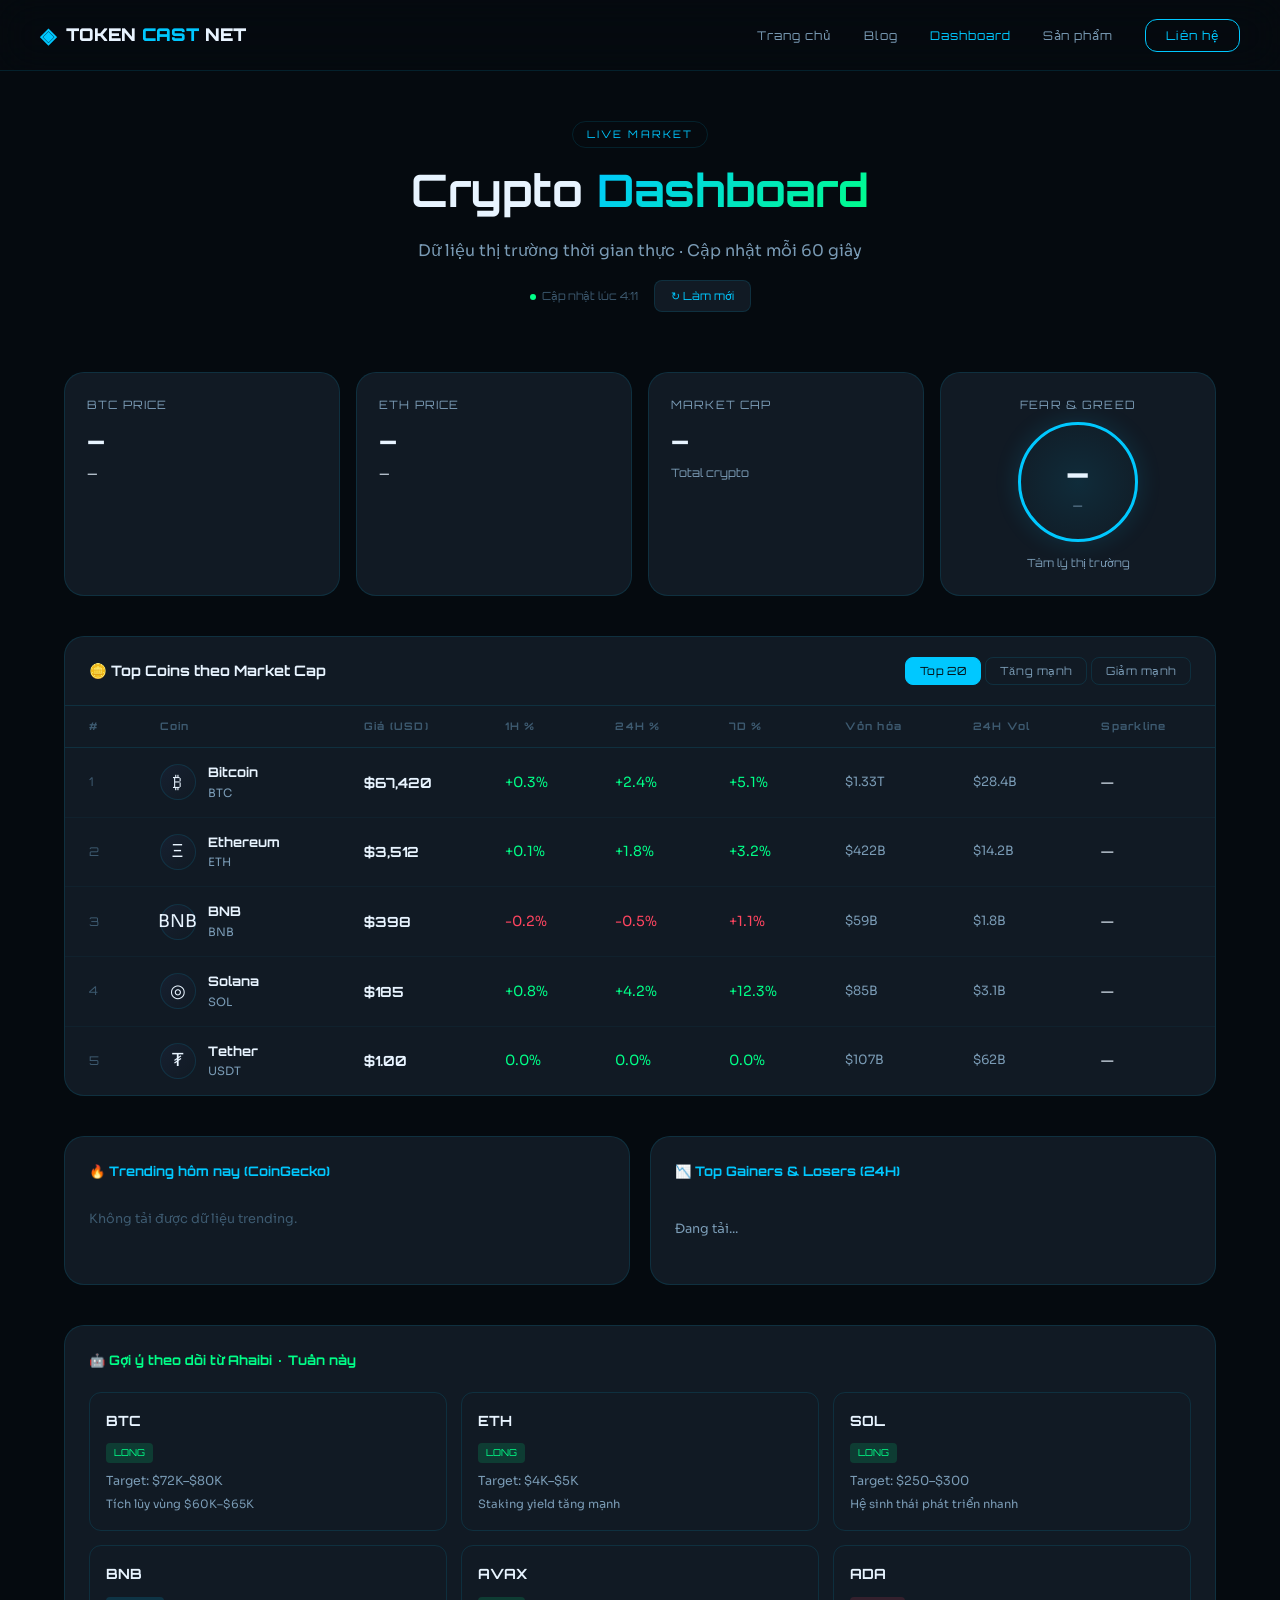
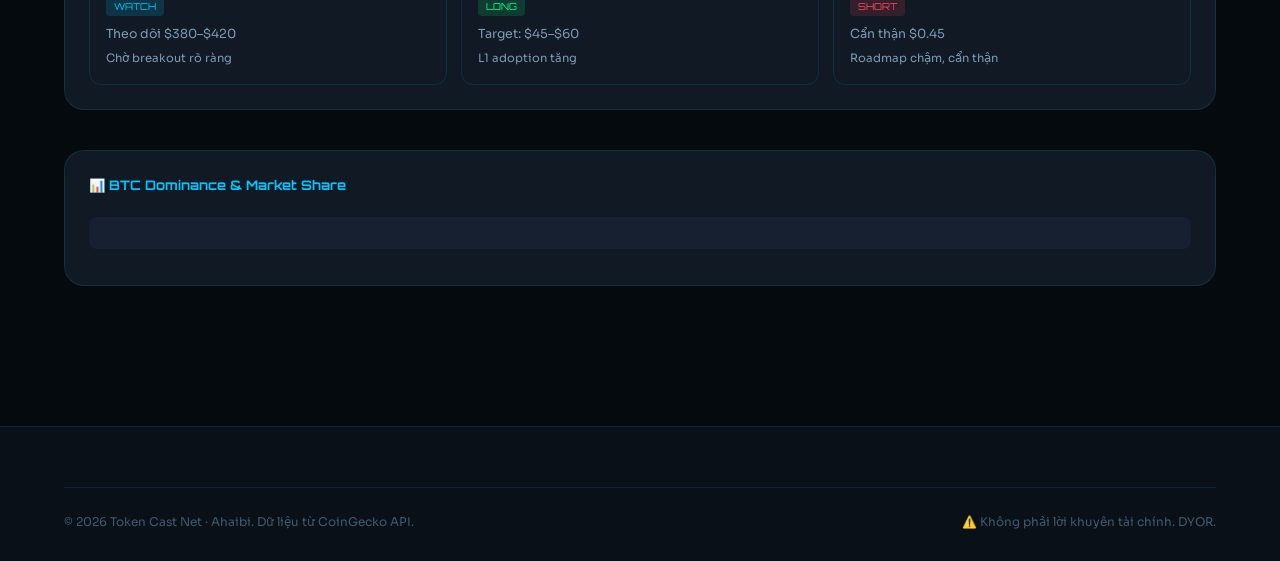
==== dashboard.html @ 02ba8474 "Add files via upload" ====
<!DOCTYPE html>
<html lang="vi">
<head>
  <meta charset="UTF-8" />
  <meta name="viewport" content="width=device-width, initial-scale=1.0" />
  <title>Dashboard – TOKEN CAST NET</title>
  <link rel="icon" href="data:image/svg+xml,<svg xmlns='http://www.w3.org/2000/svg' viewBox='0 0 100 100'><text y='.9em' font-size='90'>📊</text></svg>" />
  <link href="https://fonts.googleapis.com/css2?family=Orbitron:wght@400;700;900&family=Sora:wght@300;400;600&display=swap" rel="stylesheet" />
  <link rel="stylesheet" href="style.css" />
  <style>
    .fear-gauge { text-align:center; }
    .gauge-circle {
      width: 120px; height: 120px; border-radius: 50%;
      margin: 0 auto 12px;
      border: 3px solid var(--accent);
      display: flex; flex-direction: column;
      align-items: center; justify-content: center;
      background: radial-gradient(circle, rgba(0,200,255,0.1), transparent);
      box-shadow: var(--glow);
    }
    .gauge-num { font-family:var(--font-head); font-size:1.8rem; font-weight:900; }
    .gauge-label { font-size:0.65rem; color:var(--text2); letter-spacing:0.1em; }
    .gauge-title { font-family:var(--font-head); font-size:0.7rem; color:var(--text2); }
    .refresh-btn {
      background: var(--surface); border: 1px solid var(--border);
      color: var(--accent); padding: 8px 16px; border-radius: 8px;
      cursor: pointer; font-family: var(--font-head); font-size: 0.7rem;
      transition: var(--transition); display: flex; align-items: center; gap: 6px;
    }
    .refresh-btn:hover { border-color: var(--accent); background: rgba(0,200,255,0.05); }
    .last-update { font-size: 0.7rem; color: var(--text3); font-family: var(--font-head); }
    .status-dot { width: 6px; height: 6px; border-radius: 50%; background: var(--up); display: inline-block; animation: blink 1.5s ease-in-out infinite; margin-right: 6px; }
  </style>
</head>
<body>
  <nav class="navbar" id="navbar">
    <div class="nav-inner">
      <a class="logo" href="index.html">
        <span class="logo-icon">◈</span>
        <span>TOKEN<span class="accent"> CAST</span> NET</span>
      </a>
      <ul class="nav-links" id="navLinks">
        <li><a href="index.html">Trang chủ</a></li>
        <li><a href="blog.html">Blog</a></li>
        <li><a href="dashboard.html" class="active">Dashboard</a></li>
        <li><a href="index.html#products">Sản phẩm</a></li>
        <li><a href="index.html#contact" class="btn-nav">Liên hệ</a></li>
      </ul>
      <button class="hamburger" id="hamburger"><span></span><span></span><span></span></button>
    </div>
  </nav>

  <div class="page-header">
    <div class="container">
      <div class="section-tag">LIVE MARKET</div>
      <h1 class="section-title">Crypto <span class="gradient-text">Dashboard</span></h1>
      <p>Dữ liệu thị trường thời gian thực · Cập nhật mỗi 60 giây</p>
      <div style="display:flex;align-items:center;justify-content:center;gap:16px;margin-top:16px;">
        <span class="last-update"><span class="status-dot"></span><span id="lastUpdate">Đang tải...</span></span>
        <button class="refresh-btn" onclick="fetchAll()">↻ Làm mới</button>
      </div>
    </div>
  </div>

  <div style="padding-bottom:100px;">
    <div class="container">

      <!-- OVERVIEW CARDS -->
      <div class="market-overview" id="overviewCards">
        <div class="overview-card">
          <div class="ov-label">BTC PRICE</div>
          <div class="ov-value" id="ov-btc">—</div>
          <div class="ov-change" id="ov-btc-ch">—</div>
        </div>
        <div class="overview-card">
          <div class="ov-label">ETH PRICE</div>
          <div class="ov-value" id="ov-eth">—</div>
          <div class="ov-change" id="ov-eth-ch">—</div>
        </div>
        <div class="overview-card">
          <div class="ov-label">MARKET CAP</div>
          <div class="ov-value" id="ov-mcap">—</div>
          <div class="ov-change" id="ov-mcap-ch" style="font-size:0.72rem;color:var(--text2);">Total crypto</div>
        </div>
        <div class="overview-card fear-gauge">
          <div class="ov-label" style="text-align:center;">FEAR & GREED</div>
          <div class="gauge-circle">
            <span class="gauge-num" id="fg-num">—</span>
            <span class="gauge-label" id="fg-label">—</span>
          </div>
          <div class="gauge-title">Tâm lý thị trường</div>
        </div>
      </div>

      <!-- MAIN TABLE -->
      <div class="crypto-table-wrap">
        <div class="table-header">
          <h3>🪙 Top Coins theo Market Cap</h3>
          <div class="table-tabs">
            <button class="tab-btn active" onclick="setTableTab('top',this)">Top 20</button>
            <button class="tab-btn" onclick="setTableTab('gainers',this)">Tăng mạnh</button>
            <button class="tab-btn" onclick="setTableTab('losers',this)">Giảm mạnh</button>
          </div>
        </div>
        <div style="overflow-x:auto;">
          <table class="crypto-table">
            <thead>
              <tr>
                <th>#</th>
                <th>Coin</th>
                <th>Giá (USD)</th>
                <th>1H %</th>
                <th>24H %</th>
                <th>7D %</th>
                <th>Vốn hóa</th>
                <th>24H Vol</th>
                <th>Sparkline</th>
              </tr>
            </thead>
            <tbody id="cryptoTableBody">
              <tr><td colspan="9" style="text-align:center;padding:40px;color:var(--text2);">
                <span class="loading-spinner"></span> Đang tải dữ liệu...
              </td></tr>
            </tbody>
          </table>
        </div>
      </div>

      <!-- TRENDING + SIGNALS -->
      <div class="trending-section">
        <div class="trend-card">
          <h4>🔥 Trending hôm nay (CoinGecko)</h4>
          <div id="trendingList">
            <div style="color:var(--text2);font-size:0.8rem;padding:20px 0;">Đang tải...</div>
          </div>
        </div>
        <div class="trend-card">
          <h4>📉 Top Gainers & Losers (24H)</h4>
          <div id="gainersList">
            <div style="color:var(--text2);font-size:0.8rem;padding:20px 0;">Đang tải...</div>
          </div>
        </div>
      </div>

      <!-- AI SIGNALS -->
      <div class="signal-card">
        <h4>🤖 Gợi ý theo dõi từ Ahaibi · Tuần này</h4>
        <div class="signals-grid" id="signalsGrid">
          <!-- static signals -->
        </div>
      </div>

      <!-- DOMINANCE -->
      <div style="background:var(--surface);border:1px solid var(--border);border-radius:var(--radius-lg);padding:24px;margin-bottom:40px;">
        <h4 style="font-family:var(--font-head);font-size:0.82rem;color:var(--accent);margin-bottom:20px;">📊 BTC Dominance & Market Share</h4>
        <div id="dominanceBar" style="background:var(--surface2);border-radius:8px;height:32px;overflow:hidden;display:flex;">
          <!-- filled by JS -->
        </div>
        <div id="dominanceLegend" style="display:flex;flex-wrap:wrap;gap:16px;margin-top:12px;font-size:0.75rem;"></div>
      </div>

    </div>
  </div>

  <footer class="footer">
    <div class="container">
      <div class="footer-bottom">
        <span>© 2026 Token Cast Net · Ahaibi. Dữ liệu từ CoinGecko API.</span>
        <span>⚠️ Không phải lời khuyên tài chính. DYOR.</span>
      </div>
    </div>
  </footer>

  <script src="main.js"></script>
  <script>
  // ── COIN ICONS MAP ──
  const icons = {
    bitcoin:"₿",ethereum:"Ξ",tether:"₮","binancecoin":"BNB",solana:"◎",
    "usd-coin":"$","staked-ether":"Ξ","ripple":"✕","the-open-network":"⬡",
    cardano:"₳",avalanche:"▲",dogecoin:"Ð","shiba-inu":"🐕","tron":"♦",
    "polkadot":"●","chainlink":"⬡","bitcoin-cash":"₿","near":"Ⓝ","litecoin":"Ł","uniswap":"🦄",
  };

  const colors = ["#00C8FF","#00FF88","#FF6B35","#B57BFF","#FFCC00","#FF4560","#00E5CC","#FFA07A","#7FBA00","#00BFFF"];

  let allCoins = [];
  let currentTab = "top";

  function fmt(n) {
    if (!n && n !== 0) return "—";
    if (n >= 1e12) return "$" + (n/1e12).toFixed(2) + "T";
    if (n >= 1e9)  return "$" + (n/1e9).toFixed(2) + "B";
    if (n >= 1e6)  return "$" + (n/1e6).toFixed(2) + "M";
    return "$" + n.toLocaleString();
  }
  function fmtPrice(n) {
    if (!n && n !== 0) return "—";
    if (n >= 1000) return "$" + n.toLocaleString(undefined,{maximumFractionDigits:0});
    if (n >= 1)    return "$" + n.toFixed(2);
    if (n >= 0.01) return "$" + n.toFixed(4);
    return "$" + n.toFixed(6);
  }
  function pctHtml(v) {
    if (v == null) return "<span style='color:var(--text3)'>—</span>";
    const cls = v >= 0 ? "up" : "down";
    const sign = v >= 0 ? "+" : "";
    return `<span class="${cls}">${sign}${v.toFixed(2)}%</span>`;
  }

  function sparkHtml(sparkline) {
    if (!sparkline || !sparkline.price || sparkline.price.length < 2) {
      return "<span style='color:var(--text3);font-size:0.7rem'>—</span>";
    }
    const data = sparkline.price.slice(-14);
    const mn = Math.min(...data), mx = Math.max(...data);
    const range = mx - mn || 1;
    const last2 = data.slice(-2);
    const isUp = last2[1] >= last2[0];
    const col = isUp ? "var(--up)" : "var(--down)";
    const bars = data.map(v => {
      const h = Math.max(4, Math.round(((v - mn) / range) * 24) + 4);
      return `<div class="spark-bar" style="height:${h}px;background:${col}"></div>`;
    }).join("");
    return `<div class="mini-spark">${bars}</div>`;
  }

  function renderTable(tab) {
    const body = document.getElementById("cryptoTableBody");
    let data = [...allCoins];
    if (tab === "gainers") data.sort((a,b) => (b.price_change_percentage_24h||0) - (a.price_change_percentage_24h||0));
    else if (tab === "losers") data.sort((a,b) => (a.price_change_percentage_24h||0) - (b.price_change_percentage_24h||0));
    const rows = data.slice(0, 20).map((c, i) => `
      <tr>
        <td style="color:var(--text3);font-family:var(--font-head);font-size:0.75rem;">${tab==="top"?c.market_cap_rank||i+1:i+1}</td>
        <td>
          <div class="coin-cell">
            <div class="coin-icon">${icons[c.id] || c.symbol.charAt(0).toUpperCase()}</div>
            <div>
              <div class="coin-name">${c.name}</div>
              <div class="coin-symbol">${c.symbol.toUpperCase()}</div>
            </div>
          </div>
        </td>
        <td style="font-family:var(--font-head);font-weight:700;">${fmtPrice(c.current_price)}</td>
        <td>${pctHtml(c.price_change_percentage_1h_in_currency)}</td>
        <td>${pctHtml(c.price_change_percentage_24h)}</td>
        <td>${pctHtml(c.price_change_percentage_7d_in_currency)}</td>
        <td style="color:var(--text2);font-size:0.8rem;">${fmt(c.market_cap)}</td>
        <td style="color:var(--text2);font-size:0.8rem;">${fmt(c.total_volume)}</td>
        <td>${sparkHtml(c.sparkline_in_7d)}</td>
      </tr>
    `).join("");
    body.innerHTML = rows || `<tr><td colspan="9" style="text-align:center;padding:40px;color:var(--text2);">Không có dữ liệu</td></tr>`;
  }

  window.setTableTab = function(tab, btn) {
    currentTab = tab;
    document.querySelectorAll(".tab-btn").forEach(b => b.classList.remove("active"));
    btn.classList.add("active");
    renderTable(tab);
  };

  async function fetchCoins() {
    try {
      const res = await fetch("https://api.coingecko.com/api/v3/coins/markets?vs_currency=usd&order=market_cap_desc&per_page=50&page=1&sparkline=true&price_change_percentage=1h,24h,7d");
      if (!res.ok) throw new Error("API error");
      const data = await res.json();
      allCoins = data;
      renderTable(currentTab);

      // overview cards
      const btc = data.find(c=>c.id==="bitcoin");
      const eth = data.find(c=>c.id==="ethereum");
      if (btc) {
        document.getElementById("ov-btc").textContent = fmtPrice(btc.current_price);
        const el = document.getElementById("ov-btc-ch");
        const pct = btc.price_change_percentage_24h;
        el.innerHTML = pctHtml(pct);
      }
      if (eth) {
        document.getElementById("ov-eth").textContent = fmtPrice(eth.current_price);
        document.getElementById("ov-eth-ch").innerHTML = pctHtml(eth.price_change_percentage_24h);
      }

      // market cap total (sum top 20)
      const totalMcap = data.slice(0,20).reduce((s,c)=>s+(c.market_cap||0),0);
      document.getElementById("ov-mcap").textContent = fmt(totalMcap);

      // dominance bar
      const top10 = data.slice(0,10);
      const totalTop = top10.reduce((s,c)=>s+(c.market_cap||0),0);
      const domBar = document.getElementById("dominanceBar");
      const domLeg = document.getElementById("dominanceLegend");
      domBar.innerHTML = top10.map((c,i) => {
        const pct = ((c.market_cap/totalTop)*100).toFixed(1);
        return `<div title="${c.name}: ${pct}%" style="width:${pct}%;background:${colors[i]};opacity:0.85;"></div>`;
      }).join("");
      domLeg.innerHTML = top10.map((c,i) => {
        const pct = ((c.market_cap/totalTop)*100).toFixed(1);
        return `<span><span style="display:inline-block;width:10px;height:10px;border-radius:2px;background:${colors[i]};margin-right:4px;"></span>${c.symbol.toUpperCase()} ${pct}%</span>`;
      }).join("");

    } catch(e) {
      document.getElementById("cryptoTableBody").innerHTML = `
        <tr><td colspan="9" style="text-align:center;padding:40px;color:var(--text2);">
          ⚠️ Không thể tải dữ liệu. CoinGecko API có thể đang giới hạn. Vui lòng thử lại.
        </td></tr>`;
      // fallback static data
      loadFallback();
    }
  }

  async function fetchTrending() {
    try {
      const res = await fetch("https://api.coingecko.com/api/v3/search/trending");
      if (!res.ok) throw new Error();
      const data = await res.json();
      const coins = data.coins.slice(0,7);
      document.getElementById("trendingList").innerHTML = coins.map((c,i) => `
        <div class="trend-item">
          <span class="trend-rank">${i+1}</span>
          <span class="trend-name">${c.item.name} <span style="color:var(--text3);font-size:0.72rem;">${c.item.symbol}</span></span>
          <span class="trend-pct up">🔥 Trending</span>
        </div>
      `).join("");
    } catch {
      document.getElementById("trendingList").innerHTML = `<div style="color:var(--text3);font-size:0.8rem;padding:10px 0;">Không tải được dữ liệu trending.</div>`;
    }
  }

  async function fetchFearGreed() {
    try {
      const res = await fetch("https://api.alternative.me/fng/?limit=1");
      const data = await res.json();
      const val = parseInt(data.data[0].value);
      const label = data.data[0].value_classification;
      const el = document.getElementById("fg-num");
      const elLabel = document.getElementById("fg-label");
      el.textContent = val;
      elLabel.textContent = label.toUpperCase();
      // color based on value
      const col = val < 25 ? "var(--down)" : val < 50 ? "#FFA500" : val < 75 ? "var(--up)" : "#00FF88";
      document.querySelector(".gauge-circle").style.borderColor = col;
      el.style.color = col;
    } catch { /* silent */ }
  }

  function loadFallback() {
    const fallback = [
      {rank:1,icon:"₿",name:"Bitcoin",sym:"BTC",price:"$67,420",h1:"+0.3%",h24:"+2.4%",h7:"+5.1%",cap:"$1.33T",vol:"$28.4B",up:true},
      {rank:2,icon:"Ξ",name:"Ethereum",sym:"ETH",price:"$3,512",h1:"+0.1%",h24:"+1.8%",h7:"+3.2%",cap:"$422B",vol:"$14.2B",up:true},
      {rank:3,icon:"BNB",name:"BNB",sym:"BNB",price:"$398",h1:"-0.2%",h24:"-0.5%",h7:"+1.1%",cap:"$59B",vol:"$1.8B",up:false},
      {rank:4,icon:"◎",name:"Solana",sym:"SOL",price:"$185",h1:"+0.8%",h24:"+4.2%",h7:"+12.3%",cap:"$85B",vol:"$3.1B",up:true},
      {rank:5,icon:"₮",name:"Tether",sym:"USDT",price:"$1.00",h1:"0.0%",h24:"0.0%",h7:"0.0%",cap:"$107B",vol:"$62B",up:true},
    ];
    const body = document.getElementById("cryptoTableBody");
    body.innerHTML = fallback.map(c => `
      <tr>
        <td style="color:var(--text3);font-family:var(--font-head);font-size:0.75rem;">${c.rank}</td>
        <td><div class="coin-cell"><div class="coin-icon">${c.icon}</div><div><div class="coin-name">${c.name}</div><div class="coin-symbol">${c.sym}</div></div></div></td>
        <td style="font-family:var(--font-head);font-weight:700;">${c.price}</td>
        <td><span class="${c.up?'up':'down'}">${c.h1}</span></td>
        <td><span class="${c.up?'up':'down'}">${c.h24}</span></td>
        <td><span class="${c.up?'up':'down'}">${c.h7}</span></td>
        <td style="color:var(--text2);font-size:0.8rem;">${c.cap}</td>
        <td style="color:var(--text2);font-size:0.8rem;">${c.vol}</td>
        <td>—</td>
      </tr>
    `).join("");
  }

  function renderSignals() {
    const signals = [
      { coin:"BTC", type:"LONG", target:"Target: $72K–$80K", note:"Tích lũy vùng $60K–$65K" },
      { coin:"ETH", type:"LONG", target:"Target: $4K–$5K", note:"Staking yield tăng mạnh" },
      { coin:"SOL", type:"LONG", target:"Target: $250–$300", note:"Hệ sinh thái phát triển nhanh" },
      { coin:"BNB", type:"WATCH", target:"Theo dõi $380–$420", note:"Chờ breakout rõ ràng" },
      { coin:"AVAX", type:"LONG", target:"Target: $45–$60", note:"L1 adoption tăng" },
      { coin:"ADA", type:"SHORT", target:"Cẩn thận $0.45", note:"Roadmap chậm, cẩn thận" },
    ];
    document.getElementById("signalsGrid").innerHTML = signals.map(s => `
      <div class="signal-item">
        <div class="signal-coin">${s.coin}</div>
        <span class="signal-type ${s.type.toLowerCase()}">${s.type}</span>
        <div class="signal-target">${s.target}</div>
        <div style="font-size:0.72rem;color:var(--text2);margin-top:4px;">${s.note}</div>
      </div>
    `).join("");
  }

  // Gainers from allCoins
  function renderGainers() {
    if (!allCoins.length) return;
    const sorted = [...allCoins].sort((a,b)=>(b.price_change_percentage_24h||0)-(a.price_change_percentage_24h||0));
    const top3 = sorted.slice(0,3);
    const bot3 = sorted.slice(-3).reverse();
    const combined = [...top3,...bot3];
    document.getElementById("gainersList").innerHTML = combined.map((c,i) => {
      const pct = c.price_change_percentage_24h||0;
      return `
        <div class="trend-item">
          <span class="trend-rank">${i+1}</span>
          <span class="trend-name">${c.name} <span style="color:var(--text3);font-size:0.72rem;">${c.symbol.toUpperCase()}</span></span>
          <span class="trend-pct ${pct>=0?'up':'down'}">${pct>=0?'+':''}${pct.toFixed(2)}%</span>
        </div>`;
    }).join("");
  }

  async function fetchAll() {
    document.getElementById("lastUpdate").textContent = "Đang cập nhật...";
    await fetchCoins();
    await fetchTrending();
    await fetchFearGreed();
    renderGainers();
    renderSignals();
    const now = new Date();
    document.getElementById("lastUpdate").textContent =
      `Cập nhật lúc ${now.getHours()}:${String(now.getMinutes()).padStart(2,'0')}`;
  }

  // Initial load
  fetchAll();
  // Auto-refresh every 60s
  setInterval(fetchAll, 60000);
  </script>
</body>
</html>
---- style.css ----
/* ===========================
   TOKEN CAST NET – STYLE.CSS
   Metaverse Dark Theme
=========================== */

*, *::before, *::after { box-sizing: border-box; margin: 0; padding: 0; }

:root {
  --bg:        #050A0F;
  --bg2:       #0A1018;
  --bg3:       #0D1520;
  --surface:   #111A24;
  --surface2:  #162030;
  --border:    rgba(0,200,255,0.12);
  --accent:    #00C8FF;
  --accent2:   #00FF88;
  --accent3:   #FF6B35;
  --text:      #E8F4FF;
  --text2:     #7A9BB5;
  --text3:     #3D5A70;
  --up:        #00FF88;
  --down:      #FF4560;
  --font-head: 'Orbitron', monospace;
  --font-body: 'Sora', sans-serif;
  --radius:    12px;
  --radius-lg: 20px;
  --glow:      0 0 24px rgba(0,200,255,0.15);
  --glow-lg:   0 0 60px rgba(0,200,255,0.2);
  --transition: 0.3s cubic-bezier(0.4,0,0.2,1);
}

html { scroll-behavior: smooth; }

body {
  font-family: var(--font-body);
  background: var(--bg);
  color: var(--text);
  line-height: 1.65;
  overflow-x: hidden;
}

a { color: inherit; text-decoration: none; }
img { max-width: 100%; display: block; }

/* ── SCROLLBAR ── */
::-webkit-scrollbar { width: 6px; }
::-webkit-scrollbar-track { background: var(--bg2); }
::-webkit-scrollbar-thumb { background: var(--accent); border-radius: 3px; }

/* ── UTILITIES ── */
.container { max-width: 1200px; margin: 0 auto; padding: 0 24px; }
.gradient-text {
  background: linear-gradient(135deg, var(--accent), var(--accent2));
  -webkit-background-clip: text; -webkit-text-fill-color: transparent;
  background-clip: text;
}
.accent { color: var(--accent); }
.up   { color: var(--up); }
.down { color: var(--down); }
.section { padding: 100px 0; }
.section-tag {
  display: inline-block;
  font-family: var(--font-head);
  font-size: 0.65rem;
  letter-spacing: 0.2em;
  color: var(--accent);
  border: 1px solid var(--border);
  padding: 4px 14px;
  border-radius: 100px;
  margin-bottom: 16px;
}
.section-title {
  font-family: var(--font-head);
  font-size: clamp(1.8rem, 4vw, 2.8rem);
  font-weight: 700;
  line-height: 1.2;
  margin-bottom: 20px;
}
.section-header {
  display: flex; justify-content: space-between; align-items: flex-end;
  margin-bottom: 48px; flex-wrap: wrap; gap: 16px;
}

/* ── BUTTONS ── */
.btn-primary {
  display: inline-flex; align-items: center; gap: 8px;
  background: linear-gradient(135deg, var(--accent), #0088CC);
  color: var(--bg); font-weight: 700; padding: 14px 28px;
  border-radius: var(--radius); font-family: var(--font-head);
  font-size: 0.8rem; letter-spacing: 0.05em;
  transition: var(--transition); border: none; cursor: pointer;
  box-shadow: 0 0 20px rgba(0,200,255,0.3);
}
.btn-primary:hover { transform: translateY(-2px); box-shadow: 0 0 40px rgba(0,200,255,0.5); }
.btn-primary.small { padding: 10px 20px; font-size: 0.75rem; }

.btn-ghost {
  display: inline-flex; align-items: center; gap: 8px;
  border: 1px solid var(--border); color: var(--text);
  padding: 14px 28px; border-radius: var(--radius);
  font-family: var(--font-head); font-size: 0.8rem;
  letter-spacing: 0.05em; transition: var(--transition);
}
.btn-ghost:hover { border-color: var(--accent); color: var(--accent); background: rgba(0,200,255,0.05); }

.btn-nav {
  border: 1px solid var(--accent); color: var(--accent) !important;
  padding: 8px 20px; border-radius: var(--radius);
  font-family: var(--font-head); font-size: 0.75rem;
  letter-spacing: 0.05em; transition: var(--transition);
}
.btn-nav:hover { background: var(--accent); color: var(--bg) !important; }

/* ── NAVBAR ── */
.navbar {
  position: fixed; top: 0; left: 0; right: 0; z-index: 1000;
  padding: 0 24px;
  background: rgba(5,10,15,0.8);
  backdrop-filter: blur(20px);
  border-bottom: 1px solid var(--border);
  transition: var(--transition);
}
.nav-inner {
  max-width: 1200px; margin: 0 auto;
  display: flex; align-items: center; justify-content: space-between;
  height: 70px;
}
.logo {
  font-family: var(--font-head);
  font-size: 1.1rem; font-weight: 900;
  display: flex; align-items: center; gap: 10px;
}
.logo-icon { color: var(--accent); font-size: 1.3rem; }
.nav-links {
  display: flex; list-style: none; gap: 32px; align-items: center;
}
.nav-links a {
  font-family: var(--font-head); font-size: 0.75rem; letter-spacing: 0.08em;
  color: var(--text2); transition: var(--transition);
}
.nav-links a:hover, .nav-links a.active { color: var(--accent); }
.hamburger {
  display: none; flex-direction: column; gap: 5px;
  background: none; border: none; cursor: pointer; padding: 4px;
}
.hamburger span { display: block; width: 22px; height: 2px; background: var(--text); transition: var(--transition); }

/* ── HERO ── */
.hero {
  min-height: 100vh; display: flex; align-items: center;
  position: relative; overflow: hidden; padding-top: 70px;
}
.hero-grid-bg {
  position: absolute; inset: 0;
  background-image:
    linear-gradient(rgba(0,200,255,0.04) 1px, transparent 1px),
    linear-gradient(90deg, rgba(0,200,255,0.04) 1px, transparent 1px);
  background-size: 60px 60px;
}
.hero-orbs { position: absolute; inset: 0; pointer-events: none; }
.orb {
  position: absolute; border-radius: 50%;
  filter: blur(80px); opacity: 0.25; animation: float 8s ease-in-out infinite;
}
.orb1 { width: 600px; height: 600px; background: var(--accent); top: -200px; right: -100px; }
.orb2 { width: 400px; height: 400px; background: var(--accent2); bottom: -100px; left: -100px; animation-delay: -3s; }
.orb3 { width: 300px; height: 300px; background: var(--accent3); top: 40%; left: 40%; animation-delay: -6s; opacity: 0.15; }

@keyframes float {
  0%,100% { transform: translateY(0) scale(1); }
  50%      { transform: translateY(-30px) scale(1.05); }
}

.hero-content {
  position: relative; z-index: 2; flex: 1;
  max-width: 640px; padding: 60px 0 60px 48px;
}
@media (max-width: 900px) { .hero-content { padding: 60px 24px; } }

.hero-badge {
  display: inline-flex; align-items: center; gap: 8px;
  border: 1px solid rgba(0,255,136,0.3);
  background: rgba(0,255,136,0.07);
  color: var(--up); padding: 6px 16px; border-radius: 100px;
  font-size: 0.78rem; font-family: var(--font-head); letter-spacing: 0.06em;
  margin-bottom: 28px;
}
.dot {
  width: 8px; height: 8px; background: var(--up);
  border-radius: 50%; animation: blink 1.5s ease-in-out infinite;
}
@keyframes blink { 0%,100%{opacity:1} 50%{opacity:0.3} }

.hero-title {
  font-family: var(--font-head);
  font-size: clamp(2.2rem, 5vw, 3.5rem);
  font-weight: 900; line-height: 1.15; margin-bottom: 20px;
}
.hero-sub { color: var(--text2); font-size: 1rem; margin-bottom: 36px; line-height: 1.7; }
.hero-cta { display: flex; gap: 16px; flex-wrap: wrap; margin-bottom: 56px; }

.hero-stats { display: flex; align-items: center; gap: 32px; }
.stat { display: flex; flex-direction: column; }
.stat-num {
  font-family: var(--font-head); font-size: 1.6rem; font-weight: 900;
  background: linear-gradient(135deg, var(--accent), var(--accent2));
  -webkit-background-clip: text; -webkit-text-fill-color: transparent; background-clip: text;
}
.stat-label { font-size: 0.75rem; color: var(--text2); }
.stat-divider { width: 1px; height: 40px; background: var(--border); }

.hero-visual {
  position: relative; z-index: 2; flex: 0 0 auto;
  padding: 60px 48px 60px 0; display: flex; align-items: center;
}
@media (max-width: 900px) { .hero-visual { display: none; } }

.chart-card {
  background: var(--surface);
  border: 1px solid var(--border);
  border-radius: var(--radius-lg);
  padding: 28px;
  width: 280px;
  box-shadow: var(--glow-lg);
}
.chart-header { display: flex; justify-content: space-between; align-items: center; margin-bottom: 20px; }
.chart-title { font-family: var(--font-head); font-size: 0.9rem; font-weight: 700; }
.chart-badge {
  font-family: var(--font-head); font-size: 0.7rem;
  padding: 4px 10px; border-radius: 6px;
}
.chart-badge.up { background: rgba(0,255,136,0.15); color: var(--up); }
.chart-bars { display: flex; align-items: flex-end; gap: 6px; height: 100px; margin-bottom: 16px; }
.bar {
  flex: 1; background: linear-gradient(180deg, var(--accent), rgba(0,200,255,0.2));
  border-radius: 4px 4px 0 0; transition: var(--transition); opacity: 0.6;
}
.bar.active { opacity: 1; box-shadow: 0 0 12px var(--accent); }
.chart-price {
  font-family: var(--font-head); font-size: 1.3rem; font-weight: 900;
  color: var(--accent);
}

/* ── TICKER ── */
.ticker-wrap {
  overflow: hidden; background: var(--surface);
  border-top: 1px solid var(--border);
  border-bottom: 1px solid var(--border);
  padding: 12px 0;
}
.ticker { display: flex; width: max-content; animation: scroll 30s linear infinite; }
.tick-item {
  font-family: var(--font-head); font-size: 0.75rem;
  padding: 0 32px; white-space: nowrap; color: var(--text2);
}
.tick-item em { font-style: normal; margin-left: 8px; }
@keyframes scroll { 0% { transform: translateX(0); } 100% { transform: translateX(-50%); } }

/* ── ABOUT ── */
.about-section { background: var(--bg2); }
.about-grid { display: grid; grid-template-columns: 280px 1fr; gap: 80px; align-items: start; }
@media (max-width: 800px) { .about-grid { grid-template-columns: 1fr; gap: 48px; } }

.avatar-wrap { position: relative; width: 120px; height: 120px; margin: 0 auto 32px; }
.avatar-ring {
  position: absolute; inset: -8px; border-radius: 50%;
  border: 2px solid transparent;
  background: linear-gradient(var(--bg2),var(--bg2)) padding-box,
              linear-gradient(135deg,var(--accent),var(--accent2)) border-box;
  animation: spin 6s linear infinite;
}
@keyframes spin { to { transform: rotate(360deg); } }
.avatar-inner {
  width: 120px; height: 120px; border-radius: 50%;
  background: linear-gradient(135deg, var(--accent), var(--accent2));
  display: flex; align-items: center; justify-content: center;
  font-family: var(--font-head); font-size: 2rem; font-weight: 900;
  color: var(--bg);
}
.avatar-badge {
  position: absolute; bottom: -4px; right: -4px;
  background: var(--accent3); color: white;
  width: 28px; height: 28px; border-radius: 50%;
  display: flex; align-items: center; justify-content: center;
  font-size: 0.8rem; border: 2px solid var(--bg2);
}

.social-stack { display: flex; flex-direction: column; gap: 8px; }
.soc-btn {
  display: block; text-align: center;
  padding: 10px 16px; border-radius: var(--radius);
  font-size: 0.8rem; font-family: var(--font-head);
  border: 1px solid var(--border); transition: var(--transition);
  font-weight: 600; letter-spacing: 0.03em;
}
.soc-btn:hover { transform: translateX(4px); }
.soc-btn.fb   { border-color: #1877F2; color: #1877F2; }
.soc-btn.fb:hover { background: rgba(24,119,242,0.1); }
.soc-btn.fb2  { border-color: #1877F2; color: #1877F2; }
.soc-btn.fb2:hover { background: rgba(24,119,242,0.1); }
.soc-btn.yt   { border-color: #FF0000; color: #FF0000; }
.soc-btn.yt:hover { background: rgba(255,0,0,0.1); }
.soc-btn.tt   { border-color: var(--text2); color: var(--text2); }
.soc-btn.tt:hover { border-color: var(--text); color: var(--text); }
.soc-btn.zl   { border-color: #0068FF; color: #0068FF; }
.soc-btn.zl:hover { background: rgba(0,104,255,0.1); }

.about-desc { color: var(--text2); font-size: 1rem; margin-bottom: 32px; line-height: 1.8; }
.skills-grid { display: grid; grid-template-columns: 1fr 1fr; gap: 12px; }
.skill-item {
  display: flex; align-items: center; gap: 12px;
  background: var(--surface); border: 1px solid var(--border);
  padding: 14px 18px; border-radius: var(--radius);
  font-size: 0.875rem; font-weight: 600; transition: var(--transition);
}
.skill-item:hover { border-color: var(--accent); box-shadow: var(--glow); }
.skill-icon { font-size: 1.2rem; }

/* ── BLOG GRID ── */
.blog-grid { display: grid; grid-template-columns: 1fr 1fr; gap: 20px; }
@media (max-width: 700px) { .blog-grid { grid-template-columns: 1fr; } }

.blog-card {
  background: var(--surface); border: 1px solid var(--border);
  border-radius: var(--radius-lg); padding: 28px;
  transition: var(--transition); cursor: pointer; position: relative;
}
.blog-card:hover { border-color: rgba(0,200,255,0.4); transform: translateY(-4px); box-shadow: var(--glow); }
.blog-card.featured { background: linear-gradient(135deg, var(--surface), rgba(0,200,255,0.05)); border-color: rgba(0,200,255,0.2); }

.blog-tag {
  display: inline-block; font-family: var(--font-head);
  font-size: 0.6rem; letter-spacing: 0.15em;
  padding: 3px 10px; border-radius: 100px;
  background: rgba(0,200,255,0.1); color: var(--accent);
  border: 1px solid rgba(0,200,255,0.2); margin-bottom: 14px;
}
.blog-tag.trending { background: rgba(0,255,136,0.1); color: var(--up); border-color: rgba(0,255,136,0.2); }

.blog-card h3 { font-family: var(--font-head); font-size: 1rem; margin-bottom: 12px; line-height: 1.4; font-weight: 700; }
.blog-card p  { color: var(--text2); font-size: 0.875rem; margin-bottom: 20px; line-height: 1.6; }
.blog-meta {
  display: flex; gap: 8px; align-items: center;
  font-size: 0.75rem; color: var(--text3);
}
.blog-read { margin-left: auto; color: var(--accent); font-family: var(--font-head); font-size: 0.65rem; }

/* ── PRODUCTS ── */
.products-section { background: var(--bg2); }
.products-grid { display: grid; grid-template-columns: repeat(4, 1fr); gap: 20px; margin-top: 48px; }
@media (max-width: 1000px) { .products-grid { grid-template-columns: 1fr 1fr; } }
@media (max-width: 600px)  { .products-grid { grid-template-columns: 1fr; } }

.product-card {
  background: var(--surface); border: 1px solid var(--border);
  border-radius: var(--radius-lg); padding: 28px;
  position: relative; transition: var(--transition);
}
.product-card:hover { border-color: var(--accent); transform: translateY(-4px); box-shadow: var(--glow); }
.product-card.promo { border-color: rgba(255,107,53,0.3); }
.product-card.promo:hover { border-color: var(--accent3); box-shadow: 0 0 24px rgba(255,107,53,0.2); }

.product-badge {
  position: absolute; top: -10px; left: 20px;
  background: var(--accent3); color: white;
  font-family: var(--font-head); font-size: 0.6rem;
  padding: 3px 10px; border-radius: 100px; letter-spacing: 0.1em;
}
.product-badge.new { background: var(--up); color: var(--bg); }
.product-icon { font-size: 2.4rem; margin-bottom: 16px; }
.product-card h3 { font-family: var(--font-head); font-size: 0.95rem; margin-bottom: 10px; }
.product-card p  { color: var(--text2); font-size: 0.82rem; margin-bottom: 20px; line-height: 1.6; }

/* ── CONTACT ── */
.contact-section { background: var(--bg3); }
.contact-wrap { text-align: center; }
.contact-sub { color: var(--text2); margin-bottom: 40px; font-size: 1rem; }
.contact-links { display: flex; flex-wrap: wrap; justify-content: center; gap: 14px; }
.contact-btn {
  display: flex; align-items: center; gap: 10px;
  background: var(--surface); border: 1px solid var(--border);
  padding: 14px 24px; border-radius: var(--radius);
  font-family: var(--font-head); font-size: 0.78rem; letter-spacing: 0.04em;
  transition: var(--transition);
}
.contact-btn:hover { border-color: var(--accent); background: rgba(0,200,255,0.05); transform: translateY(-2px); }
.contact-btn.yt:hover  { border-color: #FF0000; }
.contact-btn.tk:hover  { border-color: var(--text); }
.contact-btn.zl:hover  { border-color: #0068FF; }

/* ── FOOTER ── */
.footer { background: var(--bg2); border-top: 1px solid var(--border); padding: 60px 0 30px; }
.footer-top { display: grid; grid-template-columns: 2fr 1fr 1fr; gap: 60px; margin-bottom: 48px; }
@media (max-width: 700px) { .footer-top { grid-template-columns: 1fr; gap: 32px; } }
.footer-brand .logo { font-family: var(--font-head); font-size: 1rem; display: inline-block; margin-bottom: 16px; }
.footer-brand p { color: var(--text2); font-size: 0.875rem; line-height: 1.7; }
.footer-links h4 { font-family: var(--font-head); font-size: 0.75rem; letter-spacing: 0.12em; color: var(--accent); margin-bottom: 16px; }
.footer-links { display: flex; flex-direction: column; gap: 10px; }
.footer-links a { font-size: 0.85rem; color: var(--text2); transition: var(--transition); }
.footer-links a:hover { color: var(--text); }
.footer-bottom {
  border-top: 1px solid var(--border); padding-top: 24px;
  display: flex; justify-content: space-between; flex-wrap: wrap;
  gap: 12px; font-size: 0.75rem; color: var(--text3);
}

/* ── DASHBOARD PAGE ── */
.page-header { padding: 120px 0 60px; text-align: center; }
.page-header p { color: var(--text2); font-size: 1rem; margin-top: 12px; }

.market-overview { display: grid; grid-template-columns: repeat(4,1fr); gap: 16px; margin-bottom: 40px; }
@media (max-width: 900px) { .market-overview { grid-template-columns: 1fr 1fr; } }
@media (max-width: 500px) { .market-overview { grid-template-columns: 1fr; } }

.overview-card {
  background: var(--surface); border: 1px solid var(--border);
  border-radius: var(--radius-lg); padding: 22px;
  transition: var(--transition);
}
.overview-card:hover { border-color: rgba(0,200,255,0.3); box-shadow: var(--glow); }
.ov-label { font-size: 0.72rem; color: var(--text2); font-family: var(--font-head); letter-spacing: 0.1em; margin-bottom: 8px; }
.ov-value { font-family: var(--font-head); font-size: 1.4rem; font-weight: 900; margin-bottom: 4px; }
.ov-change { font-size: 0.8rem; font-family: var(--font-head); }

.crypto-table-wrap {
  background: var(--surface); border: 1px solid var(--border);
  border-radius: var(--radius-lg); overflow: hidden; margin-bottom: 40px;
}
.table-header {
  display: flex; justify-content: space-between; align-items: center;
  padding: 20px 24px; border-bottom: 1px solid var(--border);
}
.table-header h3 { font-family: var(--font-head); font-size: 0.9rem; }
.table-tabs { display: flex; gap: 4px; }
.tab-btn {
  background: none; border: 1px solid var(--border);
  color: var(--text2); padding: 6px 14px; border-radius: 8px;
  cursor: pointer; font-family: var(--font-head); font-size: 0.7rem;
  transition: var(--transition); letter-spacing: 0.05em;
}
.tab-btn.active { background: var(--accent); color: var(--bg); border-color: var(--accent); }

.crypto-table { width: 100%; border-collapse: collapse; }
.crypto-table th {
  padding: 12px 24px; font-family: var(--font-head);
  font-size: 0.65rem; letter-spacing: 0.12em;
  color: var(--text3); border-bottom: 1px solid var(--border);
  text-align: left;
}
.crypto-table td { padding: 14px 24px; border-bottom: 1px solid rgba(0,200,255,0.04); font-size: 0.875rem; }
.crypto-table tr:last-child td { border-bottom: none; }
.crypto-table tr:hover td { background: rgba(0,200,255,0.03); }

.coin-cell { display: flex; align-items: center; gap: 12px; }
.coin-icon {
  width: 36px; height: 36px; border-radius: 50%;
  background: linear-gradient(135deg, var(--surface2), var(--surface));
  border: 1px solid var(--border);
  display: flex; align-items: center; justify-content: center; font-size: 1.1rem;
}
.coin-name { font-family: var(--font-head); font-size: 0.82rem; font-weight: 700; }
.coin-symbol { font-size: 0.72rem; color: var(--text2); }

.mini-spark { display: flex; align-items: flex-end; gap: 2px; height: 28px; }
.spark-bar { width: 5px; border-radius: 2px 2px 0 0; opacity: 0.7; }

.trending-section { display: grid; grid-template-columns: 1fr 1fr; gap: 20px; margin-bottom: 40px; }
@media (max-width: 700px) { .trending-section { grid-template-columns: 1fr; } }

.trend-card {
  background: var(--surface); border: 1px solid var(--border);
  border-radius: var(--radius-lg); padding: 24px;
}
.trend-card h4 { font-family: var(--font-head); font-size: 0.82rem; margin-bottom: 16px; color: var(--accent); }
.trend-item {
  display: flex; align-items: center; justify-content: space-between;
  padding: 10px 0; border-bottom: 1px solid rgba(0,200,255,0.06);
}
.trend-item:last-child { border-bottom: none; }
.trend-rank {
  font-family: var(--font-head); font-size: 0.7rem;
  color: var(--text3); width: 24px;
}
.trend-name { font-weight: 600; font-size: 0.85rem; flex: 1; }
.trend-pct {
  font-family: var(--font-head); font-size: 0.78rem;
  padding: 3px 10px; border-radius: 6px;
}
.trend-pct.up   { background: rgba(0,255,136,0.1); color: var(--up); }
.trend-pct.down { background: rgba(255,69,96,0.1); color: var(--down); }

.signal-card {
  background: var(--surface); border: 1px solid var(--border);
  border-radius: var(--radius-lg); padding: 24px; margin-bottom: 40px;
}
.signal-card h4 { font-family: var(--font-head); font-size: 0.82rem; margin-bottom: 20px; color: var(--accent2); }
.signals-grid { display: grid; grid-template-columns: repeat(3,1fr); gap: 14px; }
@media (max-width: 600px) { .signals-grid { grid-template-columns: 1fr; } }

.signal-item {
  border: 1px solid var(--border); border-radius: var(--radius);
  padding: 16px; transition: var(--transition);
}
.signal-item:hover { border-color: rgba(0,255,136,0.3); }
.signal-coin { font-family: var(--font-head); font-size: 0.88rem; font-weight: 700; margin-bottom: 6px; }
.signal-type {
  display: inline-block; font-family: var(--font-head);
  font-size: 0.6rem; padding: 2px 8px; border-radius: 4px;
  margin-bottom: 8px;
}
.signal-type.long   { background: rgba(0,255,136,0.15); color: var(--up); }
.signal-type.short  { background: rgba(255,69,96,0.15); color: var(--down); }
.signal-type.watch  { background: rgba(0,200,255,0.15); color: var(--accent); }
.signal-target { font-size: 0.78rem; color: var(--text2); }

/* ── BLOG PAGE ── */
.blog-hero-section { padding: 120px 0 60px; }
.search-bar {
  display: flex; gap: 0; margin-top: 32px; max-width: 500px;
}
.search-bar input {
  flex: 1; background: var(--surface); border: 1px solid var(--border);
  border-right: none; color: var(--text); padding: 12px 20px;
  border-radius: var(--radius) 0 0 var(--radius); font-family: var(--font-body);
  font-size: 0.875rem; outline: none;
}
.search-bar input:focus { border-color: var(--accent); }
.search-bar button {
  background: var(--accent); border: none; color: var(--bg);
  padding: 12px 20px; border-radius: 0 var(--radius) var(--radius) 0;
  cursor: pointer; font-size: 1rem;
}

.category-pills { display: flex; gap: 10px; flex-wrap: wrap; margin: 32px 0 48px; }
.pill {
  background: var(--surface); border: 1px solid var(--border);
  color: var(--text2); padding: 7px 18px; border-radius: 100px;
  font-family: var(--font-head); font-size: 0.7rem; letter-spacing: 0.06em;
  cursor: pointer; transition: var(--transition);
}
.pill.active, .pill:hover { background: rgba(0,200,255,0.1); border-color: var(--accent); color: var(--accent); }

.blog-full-grid { display: grid; grid-template-columns: repeat(3,1fr); gap: 24px; }
@media (max-width: 900px) { .blog-full-grid { grid-template-columns: 1fr 1fr; } }
@media (max-width: 600px) { .blog-full-grid { grid-template-columns: 1fr; } }

.blog-card-full { background: var(--surface); border: 1px solid var(--border); border-radius: var(--radius-lg); overflow: hidden; transition: var(--transition); cursor: pointer; }
.blog-card-full:hover { border-color: rgba(0,200,255,0.35); transform: translateY(-4px); box-shadow: var(--glow); }
.blog-thumb {
  height: 180px;
  background: linear-gradient(135deg, var(--surface2), rgba(0,200,255,0.08));
  display: flex; align-items: center; justify-content: center;
  font-size: 3rem; border-bottom: 1px solid var(--border);
}
.blog-body { padding: 22px; }
.blog-body h3 { font-family: var(--font-head); font-size: 0.9rem; margin-bottom: 10px; line-height: 1.45; }
.blog-body p  { font-size: 0.82rem; color: var(--text2); margin-bottom: 16px; line-height: 1.6; }

/* ── LOADING INDICATOR ── */
.loading-spinner {
  display: inline-block; width: 20px; height: 20px;
  border: 2px solid var(--border); border-top-color: var(--accent);
  border-radius: 50%; animation: spin 0.6s linear infinite;
}

/* ── MOBILE ── */
@media (max-width: 900px) {
  .nav-links { display: none; position: absolute; top: 70px; left: 0; right: 0; flex-direction: column; background: rgba(5,10,15,0.98); border-bottom: 1px solid var(--border); padding: 20px 24px; gap: 20px; z-index: 999; }
  .nav-links.open { display: flex; }
  .hamburger { display: flex; }
  .hero { flex-direction: column; }
  .hero-content { padding: 60px 24px 30px; }
  .hero-stats { flex-wrap: wrap; gap: 20px; }
  .section { padding: 70px 0; }
}

/* ── PAGE TRANSITION ── */
body { animation: fadeIn 0.4s ease; }
@keyframes fadeIn { from { opacity: 0; transform: translateY(10px); } to { opacity: 1; transform: translateY(0); } }
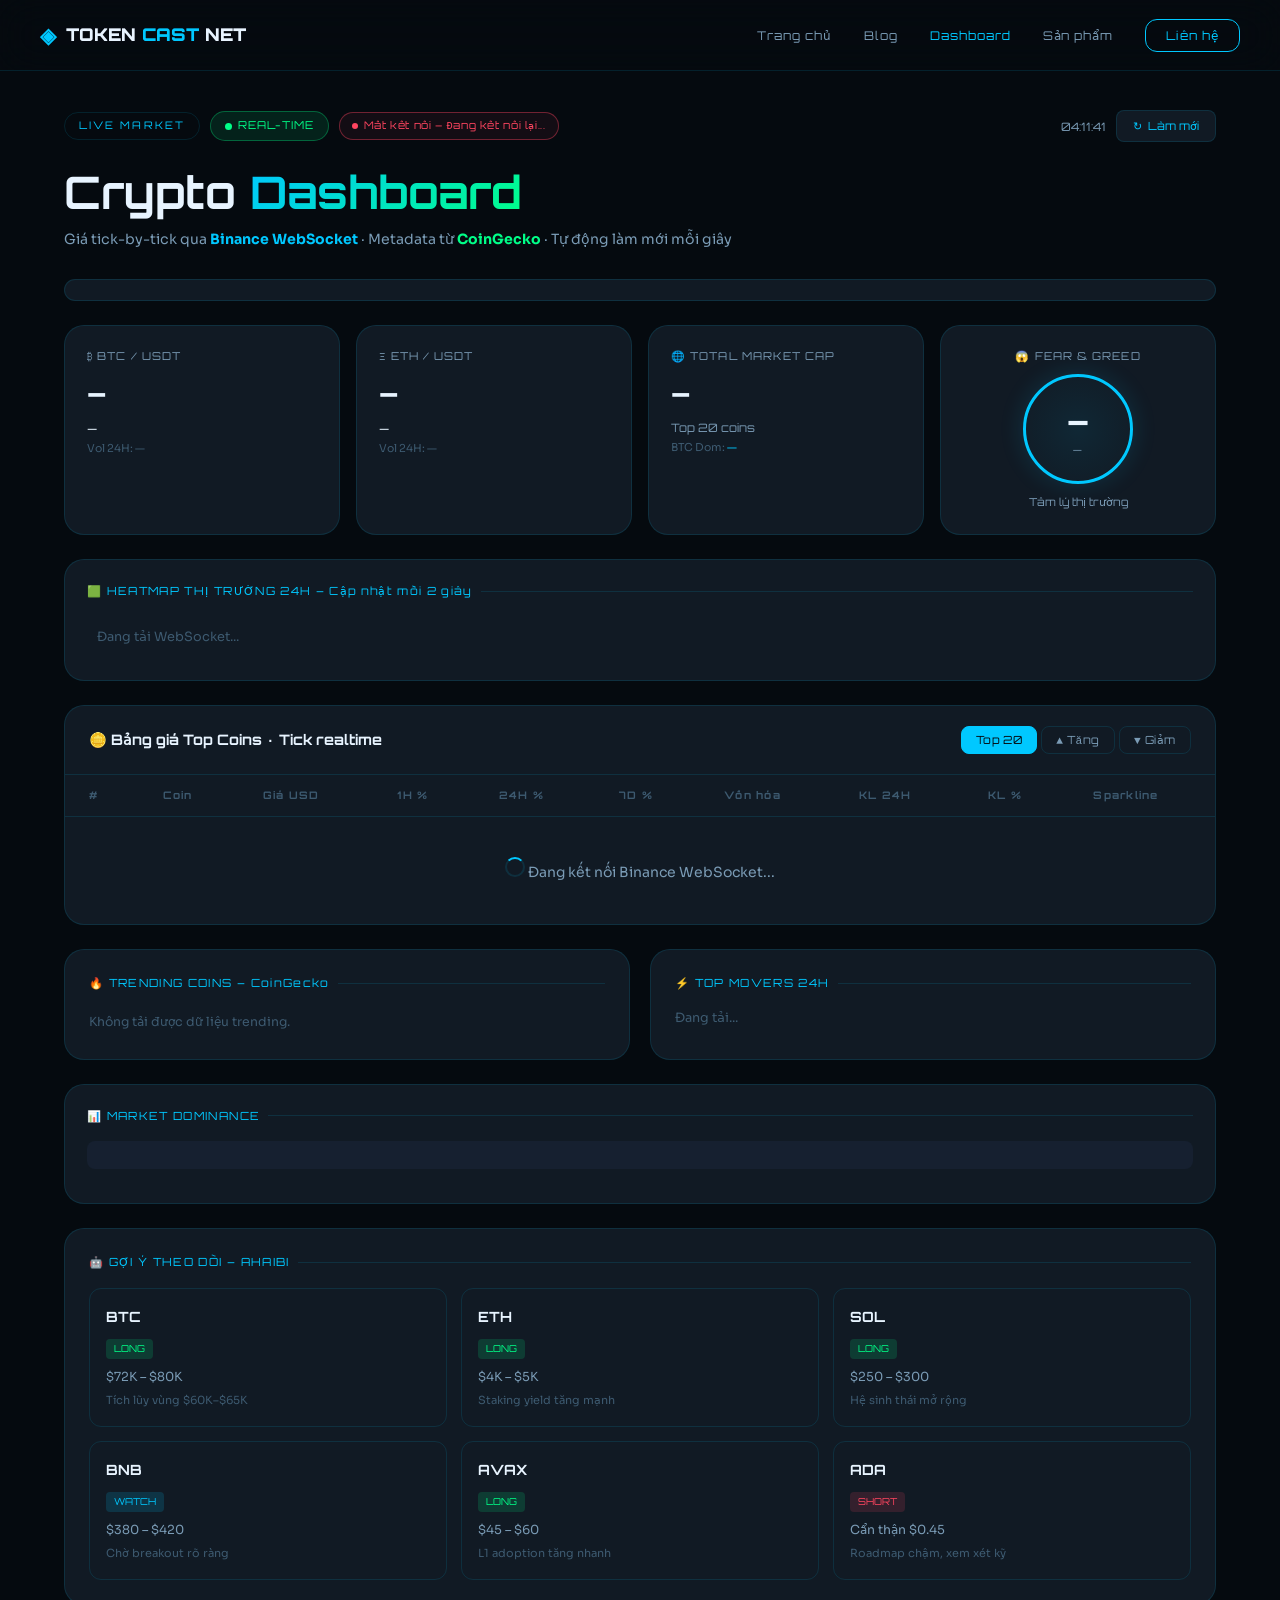
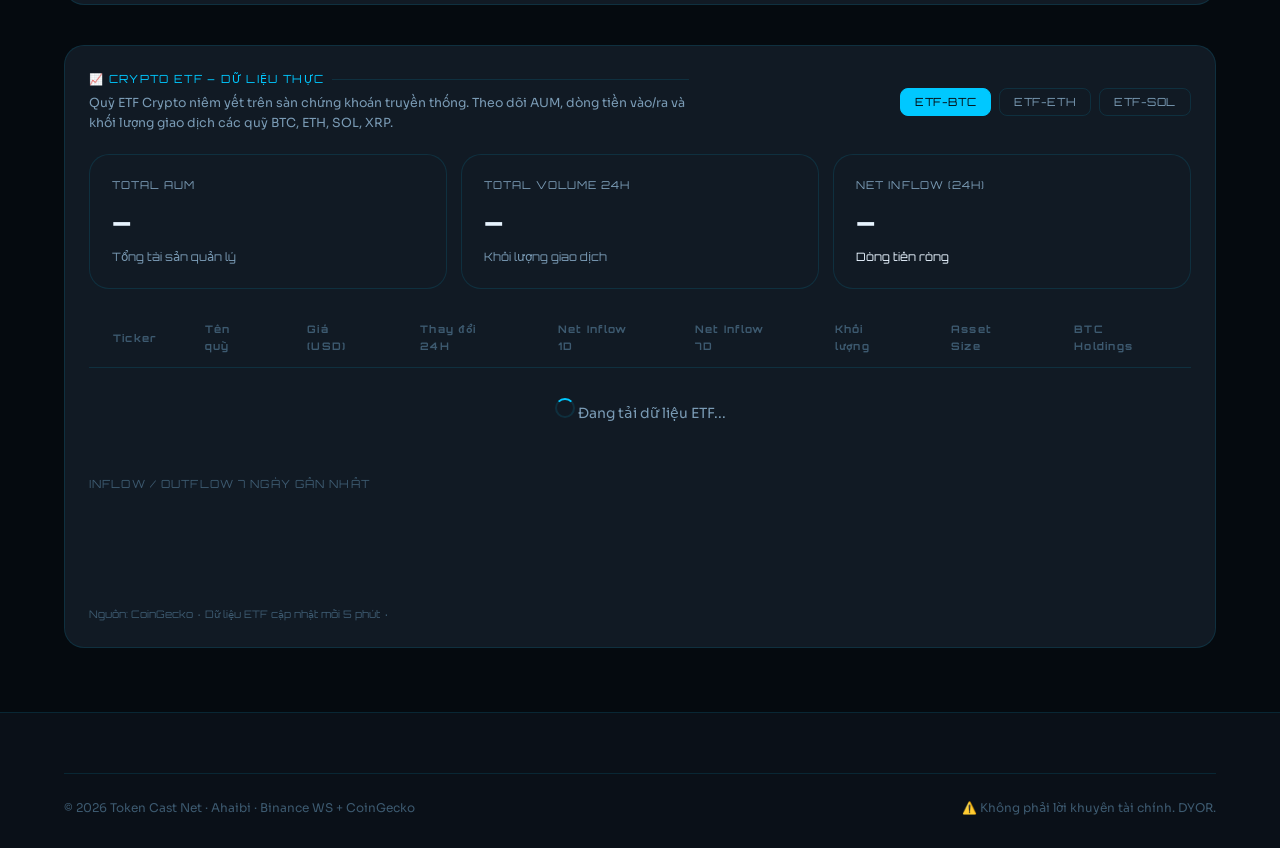
==== commit 108c326a: "Add files via upload" ====
--- a/dashboard.html
+++ b/dashboard.html
@@ -8,28 +8,98 @@
   <link href="https://fonts.googleapis.com/css2?family=Orbitron:wght@400;700;900&family=Sora:wght@300;400;600&display=swap" rel="stylesheet" />
   <link rel="stylesheet" href="style.css" />
   <style>
+    .price-flash-up   { animation: flashUp 0.6s ease; }
+    .price-flash-down { animation: flashDown 0.6s ease; }
+    @keyframes flashUp   { 0%,100%{background:transparent} 40%{background:rgba(0,255,136,0.18)} }
+    @keyframes flashDown { 0%,100%{background:transparent} 40%{background:rgba(255,69,96,0.18)} }
+
+    .live-badge {
+      display:inline-flex;align-items:center;gap:6px;
+      background:rgba(0,255,136,0.1);border:1px solid rgba(0,255,136,0.3);
+      color:var(--up);padding:5px 14px;border-radius:100px;
+      font-family:var(--font-head);font-size:0.68rem;letter-spacing:0.08em;
+    }
+    .live-dot { width:7px;height:7px;background:var(--up);border-radius:50%;animation:blink 1s ease-in-out infinite; }
+
+    .ws-status {
+      display:inline-flex;align-items:center;gap:6px;
+      font-family:var(--font-head);font-size:0.65rem;letter-spacing:0.06em;
+      padding:4px 12px;border-radius:100px;border:1px solid var(--border);
+      color:var(--text3);transition:all 0.4s;
+    }
+    .ws-status.connected    { border-color:rgba(0,255,136,0.4);color:var(--up);background:rgba(0,255,136,0.06); }
+    .ws-status.disconnected { border-color:rgba(255,69,96,0.4);color:var(--down);background:rgba(255,69,96,0.06); }
+    .ws-dot { width:6px;height:6px;border-radius:50%;background:currentColor; }
+
+    .overview-card { position:relative;overflow:hidden; }
+    .ov-label { font-size:0.68rem;color:var(--text2);font-family:var(--font-head);letter-spacing:0.1em;margin-bottom:8px; }
+    .ov-value { font-family:var(--font-head);font-size:1.5rem;font-weight:900;margin-bottom:4px;transition:color 0.3s; }
+    .ov-change { font-size:0.78rem;font-family:var(--font-head); }
+    .ov-sub    { font-size:0.68rem;color:var(--text3);margin-top:2px; }
+
+    .mini-chart-wrap { height:44px;display:flex;align-items:flex-end;gap:2px;margin-top:10px; }
+    .mini-bar { border-radius:2px 2px 0 0;min-height:3px;transition:height 0.3s ease;flex:1; }
+
     .fear-gauge { text-align:center; }
     .gauge-circle {
-      width: 120px; height: 120px; border-radius: 50%;
-      margin: 0 auto 12px;
-      border: 3px solid var(--accent);
-      display: flex; flex-direction: column;
-      align-items: center; justify-content: center;
-      background: radial-gradient(circle, rgba(0,200,255,0.1), transparent);
-      box-shadow: var(--glow);
+      width:110px;height:110px;border-radius:50%;
+      margin:0 auto 10px;border:3px solid var(--accent);
+      display:flex;flex-direction:column;align-items:center;justify-content:center;
+      background:radial-gradient(circle,rgba(0,200,255,0.08),transparent);
+      box-shadow:var(--glow);transition:border-color 0.5s,box-shadow 0.5s;
     }
-    .gauge-num { font-family:var(--font-head); font-size:1.8rem; font-weight:900; }
-    .gauge-label { font-size:0.65rem; color:var(--text2); letter-spacing:0.1em; }
-    .gauge-title { font-family:var(--font-head); font-size:0.7rem; color:var(--text2); }
+    .gauge-num   { font-family:var(--font-head);font-size:1.7rem;font-weight:900; }
+    .gauge-label { font-size:0.6rem;color:var(--text2);letter-spacing:0.1em; }
+    .gauge-title { font-family:var(--font-head);font-size:0.68rem;color:var(--text2); }
+
     .refresh-btn {
-      background: var(--surface); border: 1px solid var(--border);
-      color: var(--accent); padding: 8px 16px; border-radius: 8px;
-      cursor: pointer; font-family: var(--font-head); font-size: 0.7rem;
-      transition: var(--transition); display: flex; align-items: center; gap: 6px;
+      background:var(--surface);border:1px solid var(--border);
+      color:var(--accent);padding:8px 16px;border-radius:8px;cursor:pointer;
+      font-family:var(--font-head);font-size:0.7rem;transition:var(--transition);
+      display:flex;align-items:center;gap:6px;
     }
-    .refresh-btn:hover { border-color: var(--accent); background: rgba(0,200,255,0.05); }
-    .last-update { font-size: 0.7rem; color: var(--text3); font-family: var(--font-head); }
-    .status-dot { width: 6px; height: 6px; border-radius: 50%; background: var(--up); display: inline-block; animation: blink 1.5s ease-in-out infinite; margin-right: 6px; }
+    .refresh-btn:hover { border-color:var(--accent);background:rgba(0,200,255,0.05); }
+    .spin { animation:spinAnim 0.8s linear infinite; }
+    @keyframes spinAnim { to{transform:rotate(360deg)} }
+
+    .price-cell { font-family:var(--font-head);font-weight:700;font-size:0.9rem;transition:color 0.3s;border-radius:4px;padding:2px 4px; }
+    .vol-bar-wrap { background:var(--surface2);border-radius:4px;height:4px;width:80px;margin-top:4px; }
+    .vol-bar      { height:100%;border-radius:4px;background:linear-gradient(90deg,var(--accent),var(--accent2));transition:width 0.5s; }
+
+    .heatmap-grid { display:grid;grid-template-columns:repeat(5,1fr);gap:8px;margin-top:16px; }
+    @media(max-width:700px){ .heatmap-grid{grid-template-columns:repeat(3,1fr);} }
+    .hm-cell {
+      border-radius:10px;padding:12px 8px;text-align:center;
+      transition:all 0.4s;cursor:default;border:1px solid transparent;
+    }
+    .hm-cell:hover { transform:scale(1.04); }
+    .hm-name  { font-family:var(--font-head);font-size:0.72rem;font-weight:700;margin-bottom:4px; }
+    .hm-pct   { font-size:0.82rem;font-weight:700; }
+    .hm-price { font-size:0.62rem;color:rgba(255,255,255,0.55);margin-top:2px; }
+
+    .ticker-live {
+      background:var(--surface);border:1px solid var(--border);
+      border-radius:var(--radius);padding:10px 20px;
+      display:flex;gap:28px;overflow-x:auto;scrollbar-width:none;
+      margin-bottom:24px;
+    }
+    .ticker-live::-webkit-scrollbar { display:none; }
+    .tl-item { display:flex;flex-direction:column;align-items:center;gap:2px;min-width:56px; }
+    .tl-sym  { font-family:var(--font-head);font-size:0.62rem;color:var(--text2); }
+    .tl-price{ font-family:var(--font-head);font-size:0.8rem;font-weight:700;transition:color 0.3s; }
+    .tl-pct  { font-size:0.65rem;font-family:var(--font-head); }
+
+    .section-label {
+      font-family:var(--font-head);font-size:0.7rem;letter-spacing:0.12em;
+      color:var(--accent);margin-bottom:16px;display:flex;align-items:center;gap:8px;
+    }
+    .section-label::after { content:'';flex:1;height:1px;background:var(--border); }
+
+    .top-bar { display:flex;align-items:center;justify-content:space-between;flex-wrap:wrap;gap:12px;margin-bottom:24px; }
+    .top-bar-left  { display:flex;align-items:center;gap:10px;flex-wrap:wrap; }
+    .top-bar-right { display:flex;align-items:center;gap:10px; }
+
+    @media(max-width:600px){ .market-overview{grid-template-columns:1fr 1fr!important} }
   </style>
 </head>
 <body>
@@ -50,41 +120,61 @@
     </div>
   </nav>
 
-  <div class="page-header">
+  <div style="padding:110px 0 40px;">
     <div class="container">
-      <div class="section-tag">LIVE MARKET</div>
-      <h1 class="section-title">Crypto <span class="gradient-text">Dashboard</span></h1>
-      <p>Dữ liệu thị trường thời gian thực · Cập nhật mỗi 60 giây</p>
-      <div style="display:flex;align-items:center;justify-content:center;gap:16px;margin-top:16px;">
-        <span class="last-update"><span class="status-dot"></span><span id="lastUpdate">Đang tải...</span></span>
-        <button class="refresh-btn" onclick="fetchAll()">↻ Làm mới</button>
+
+      <!-- TOP BAR -->
+      <div class="top-bar">
+        <div class="top-bar-left">
+          <div class="section-tag" style="margin:0;">LIVE MARKET</div>
+          <span class="live-badge"><span class="live-dot"></span>REAL-TIME</span>
+          <span class="ws-status disconnected" id="wsStatus">
+            <span class="ws-dot"></span><span id="wsText">Đang kết nối...</span>
+          </span>
+        </div>
+        <div class="top-bar-right">
+          <span style="font-size:0.72rem;color:var(--text2);font-family:var(--font-head);" id="clockEl"></span>
+          <button class="refresh-btn" onclick="manualRefresh()">
+            <span id="refreshIcon">↻</span> Làm mới
+          </button>
+        </div>
       </div>
-    </div>
-  </div>
-
-  <div style="padding-bottom:100px;">
-    <div class="container">
+
+      <h1 class="section-title" style="margin-bottom:8px;">
+        Crypto <span class="gradient-text">Dashboard</span>
+      </h1>
+      <p style="color:var(--text2);font-size:0.88rem;margin-bottom:28px;">
+        Giá tick-by-tick qua <strong style="color:var(--accent)">Binance WebSocket</strong> · Metadata từ <strong style="color:var(--accent2)">CoinGecko</strong> · Tự động làm mới mỗi giây
+      </p>
+
+      <!-- LIVE TICKER STRIP -->
+      <div class="ticker-live" id="miniTicker"></div>
 
       <!-- OVERVIEW CARDS -->
-      <div class="market-overview" id="overviewCards">
+      <div class="market-overview" style="grid-template-columns:repeat(4,1fr);margin-bottom:24px;">
         <div class="overview-card">
-          <div class="ov-label">BTC PRICE</div>
-          <div class="ov-value" id="ov-btc">—</div>
+          <div class="ov-label">₿ BTC / USDT</div>
+          <div class="ov-value" id="ov-btc-price">—</div>
           <div class="ov-change" id="ov-btc-ch">—</div>
+          <div class="ov-sub" id="ov-btc-vol">Vol 24H: —</div>
+          <div class="mini-chart-wrap" id="btc-mini-chart"></div>
         </div>
         <div class="overview-card">
-          <div class="ov-label">ETH PRICE</div>
-          <div class="ov-value" id="ov-eth">—</div>
+          <div class="ov-label">Ξ ETH / USDT</div>
+          <div class="ov-value" id="ov-eth-price">—</div>
           <div class="ov-change" id="ov-eth-ch">—</div>
+          <div class="ov-sub" id="ov-eth-vol">Vol 24H: —</div>
+          <div class="mini-chart-wrap" id="eth-mini-chart"></div>
         </div>
         <div class="overview-card">
-          <div class="ov-label">MARKET CAP</div>
+          <div class="ov-label">🌐 TOTAL MARKET CAP</div>
           <div class="ov-value" id="ov-mcap">—</div>
-          <div class="ov-change" id="ov-mcap-ch" style="font-size:0.72rem;color:var(--text2);">Total crypto</div>
+          <div class="ov-change" id="ov-mcap-ch" style="font-size:0.72rem;color:var(--text2)">Top 20 coins</div>
+          <div class="ov-sub">BTC Dom: <span id="ov-btcdom" style="color:var(--accent)">—</span></div>
         </div>
         <div class="overview-card fear-gauge">
-          <div class="ov-label" style="text-align:center;">FEAR & GREED</div>
-          <div class="gauge-circle">
+          <div class="ov-label" style="text-align:center;">😱 FEAR & GREED</div>
+          <div class="gauge-circle" id="fgCircle">
             <span class="gauge-num" id="fg-num">—</span>
             <span class="gauge-label" id="fg-label">—</span>
           </div>
@@ -92,71 +182,140 @@
         </div>
       </div>
 
+      <!-- HEATMAP -->
+      <div style="background:var(--surface);border:1px solid var(--border);border-radius:var(--radius-lg);padding:22px;margin-bottom:24px;">
+        <div class="section-label">🟩 HEATMAP THỊ TRƯỜNG 24H – Cập nhật mỗi 2 giây</div>
+        <div class="heatmap-grid" id="heatmapGrid">
+          <div style="color:var(--text3);font-size:0.8rem;padding:10px;grid-column:1/-1;">Đang tải WebSocket...</div>
+        </div>
+      </div>
+
       <!-- MAIN TABLE -->
-      <div class="crypto-table-wrap">
+      <div class="crypto-table-wrap" style="margin-bottom:24px;">
         <div class="table-header">
-          <h3>🪙 Top Coins theo Market Cap</h3>
-          <div class="table-tabs">
-            <button class="tab-btn active" onclick="setTableTab('top',this)">Top 20</button>
-            <button class="tab-btn" onclick="setTableTab('gainers',this)">Tăng mạnh</button>
-            <button class="tab-btn" onclick="setTableTab('losers',this)">Giảm mạnh</button>
+          <h3>🪙 Bảng giá Top Coins · Tick realtime</h3>
+          <div style="display:flex;align-items:center;gap:10px;">
+            <div class="table-tabs">
+              <button class="tab-btn active" onclick="setTab('top',this)">Top 20</button>
+              <button class="tab-btn" onclick="setTab('gainers',this)">▲ Tăng</button>
+              <button class="tab-btn" onclick="setTab('losers',this)">▼ Giảm</button>
+            </div>
           </div>
         </div>
         <div style="overflow-x:auto;">
           <table class="crypto-table">
             <thead>
               <tr>
-                <th>#</th>
-                <th>Coin</th>
-                <th>Giá (USD)</th>
-                <th>1H %</th>
-                <th>24H %</th>
-                <th>7D %</th>
-                <th>Vốn hóa</th>
-                <th>24H Vol</th>
-                <th>Sparkline</th>
+                <th>#</th><th>Coin</th><th>Giá USD</th>
+                <th>1H %</th><th>24H %</th><th>7D %</th>
+                <th>Vốn hóa</th><th>KL 24H</th><th>KL %</th><th>Sparkline</th>
               </tr>
             </thead>
-            <tbody id="cryptoTableBody">
-              <tr><td colspan="9" style="text-align:center;padding:40px;color:var(--text2);">
-                <span class="loading-spinner"></span> Đang tải dữ liệu...
+            <tbody id="tableBody">
+              <tr><td colspan="10" style="text-align:center;padding:40px;color:var(--text2);">
+                <span class="loading-spinner"></span> Đang kết nối Binance WebSocket...
               </td></tr>
             </tbody>
           </table>
         </div>
       </div>
 
-      <!-- TRENDING + SIGNALS -->
-      <div class="trending-section">
+      <!-- TRENDING + MOVERS -->
+      <div class="trending-section" style="margin-bottom:24px;">
         <div class="trend-card">
-          <h4>🔥 Trending hôm nay (CoinGecko)</h4>
-          <div id="trendingList">
-            <div style="color:var(--text2);font-size:0.8rem;padding:20px 0;">Đang tải...</div>
-          </div>
+          <div class="section-label">🔥 TRENDING COINS – CoinGecko</div>
+          <div id="trendingList"><div style="color:var(--text3);font-size:0.8rem;">Đang tải...</div></div>
         </div>
         <div class="trend-card">
-          <h4>📉 Top Gainers & Losers (24H)</h4>
-          <div id="gainersList">
-            <div style="color:var(--text2);font-size:0.8rem;padding:20px 0;">Đang tải...</div>
-          </div>
-        </div>
+          <div class="section-label">⚡ TOP MOVERS 24H</div>
+          <div id="moversList"><div style="color:var(--text3);font-size:0.8rem;">Đang tải...</div></div>
+        </div>
+      </div>
+
+      <!-- DOMINANCE -->
+      <div style="background:var(--surface);border:1px solid var(--border);border-radius:var(--radius-lg);padding:22px;margin-bottom:24px;">
+        <div class="section-label">📊 MARKET DOMINANCE</div>
+        <div id="dominanceBar" style="background:var(--surface2);border-radius:8px;height:28px;overflow:hidden;display:flex;"></div>
+        <div id="dominanceLegend" style="display:flex;flex-wrap:wrap;gap:14px;margin-top:12px;font-size:0.73rem;"></div>
       </div>
 
       <!-- AI SIGNALS -->
       <div class="signal-card">
-        <h4>🤖 Gợi ý theo dõi từ Ahaibi · Tuần này</h4>
-        <div class="signals-grid" id="signalsGrid">
-          <!-- static signals -->
-        </div>
+        <div class="section-label">🤖 GỢI Ý THEO DÕI – AHAIBI</div>
+        <div class="signals-grid" id="signalsGrid"></div>
       </div>
 
-      <!-- DOMINANCE -->
-      <div style="background:var(--surface);border:1px solid var(--border);border-radius:var(--radius-lg);padding:24px;margin-bottom:40px;">
-        <h4 style="font-family:var(--font-head);font-size:0.82rem;color:var(--accent);margin-bottom:20px;">📊 BTC Dominance & Market Share</h4>
-        <div id="dominanceBar" style="background:var(--surface2);border-radius:8px;height:32px;overflow:hidden;display:flex;">
-          <!-- filled by JS -->
-        </div>
-        <div id="dominanceLegend" style="display:flex;flex-wrap:wrap;gap:16px;margin-top:12px;font-size:0.75rem;"></div>
+      <!-- ══════════════════════════════════════ -->
+      <!-- ETF SECTION                            -->
+      <!-- ══════════════════════════════════════ -->
+      <div style="background:var(--surface);border:1px solid var(--border);border-radius:var(--radius-lg);padding:24px;margin-bottom:24px;" id="etfSection">
+        <div style="display:flex;justify-content:space-between;align-items:center;flex-wrap:wrap;gap:12px;margin-bottom:20px;">
+          <div>
+            <div class="section-label" style="margin-bottom:6px;">📈 CRYPTO ETF – DỮ LIỆU THỰC</div>
+            <p style="font-size:0.78rem;color:var(--text2);max-width:600px;line-height:1.6;">
+              Quỹ ETF Crypto niêm yết trên sàn chứng khoán truyền thống. Theo dõi AUM, dòng tiền vào/ra và khối lượng giao dịch các quỹ BTC, ETH, SOL, XRP.
+            </p>
+          </div>
+          <div style="display:flex;gap:8px;flex-wrap:wrap;" id="etfTabWrap">
+            <button class="tab-btn active" onclick="setEtfTab('BTC',this)">ETF-BTC</button>
+            <button class="tab-btn" onclick="setEtfTab('ETH',this)">ETF-ETH</button>
+            <button class="tab-btn" onclick="setEtfTab('SOL',this)">ETF-SOL</button>
+          </div>
+        </div>
+
+        <!-- ETF Summary cards -->
+        <div style="display:grid;grid-template-columns:repeat(3,1fr);gap:14px;margin-bottom:20px;" id="etfSummary">
+          <div class="overview-card">
+            <div class="ov-label">TOTAL AUM</div>
+            <div class="ov-value" id="etf-aum">—</div>
+            <div class="ov-change" id="etf-aum-ch" style="font-size:0.72rem;color:var(--text2);">Tổng tài sản quản lý</div>
+          </div>
+          <div class="overview-card">
+            <div class="ov-label">TOTAL VOLUME 24H</div>
+            <div class="ov-value" id="etf-vol">—</div>
+            <div class="ov-change" id="etf-vol-ch" style="font-size:0.72rem;color:var(--text2);">Khối lượng giao dịch</div>
+          </div>
+          <div class="overview-card">
+            <div class="ov-label">NET INFLOW (24H)</div>
+            <div class="ov-value" id="etf-inflow">—</div>
+            <div class="ov-change" id="etf-inflow-lbl" style="font-size:0.72rem;">Dòng tiền ròng</div>
+          </div>
+        </div>
+
+        <!-- ETF Table -->
+        <div style="overflow-x:auto;">
+          <table class="crypto-table" id="etfTable">
+            <thead>
+              <tr>
+                <th>Ticker</th>
+                <th>Tên quỹ</th>
+                <th>Giá (USD)</th>
+                <th>Thay đổi 24H</th>
+                <th>Net Inflow 1D</th>
+                <th>Net Inflow 7D</th>
+                <th>Khối lượng</th>
+                <th>Asset Size</th>
+                <th>BTC Holdings</th>
+              </tr>
+            </thead>
+            <tbody id="etfTableBody">
+              <tr><td colspan="9" style="text-align:center;padding:30px;color:var(--text2);">
+                <span class="loading-spinner"></span> Đang tải dữ liệu ETF...
+              </td></tr>
+            </tbody>
+          </table>
+        </div>
+
+        <!-- Inflow chart placeholder -->
+        <div style="margin-top:20px;">
+          <div style="font-family:var(--font-head);font-size:0.7rem;letter-spacing:0.1em;color:var(--text3);margin-bottom:12px;">INFLOW / OUTFLOW 7 NGÀY GẦN NHẤT</div>
+          <div style="display:flex;align-items:flex-end;gap:6px;height:80px;" id="etfInflowChart"></div>
+          <div style="display:flex;justify-content:space-between;margin-top:6px;font-size:0.62rem;color:var(--text3);font-family:var(--font-head);" id="etfInflowDates"></div>
+        </div>
+
+        <div style="font-size:0.65rem;color:var(--text3);margin-top:14px;font-family:var(--font-head);">
+          Nguồn: CoinGecko · Dữ liệu ETF cập nhật mỗi 5 phút · <span id="etf-updated"></span>
+        </div>
       </div>
 
     </div>
@@ -165,263 +324,606 @@
   <footer class="footer">
     <div class="container">
       <div class="footer-bottom">
-        <span>© 2026 Token Cast Net · Ahaibi. Dữ liệu từ CoinGecko API.</span>
+        <span>© 2026 Token Cast Net · Ahaibi · Binance WS + CoinGecko</span>
         <span>⚠️ Không phải lời khuyên tài chính. DYOR.</span>
       </div>
     </div>
   </footer>
 
-  <script src="main.js"></script>
-  <script>
-  // ── COIN ICONS MAP ──
-  const icons = {
-    bitcoin:"₿",ethereum:"Ξ",tether:"₮","binancecoin":"BNB",solana:"◎",
-    "usd-coin":"$","staked-ether":"Ξ","ripple":"✕","the-open-network":"⬡",
-    cardano:"₳",avalanche:"▲",dogecoin:"Ð","shiba-inu":"🐕","tron":"♦",
-    "polkadot":"●","chainlink":"⬡","bitcoin-cash":"₿","near":"Ⓝ","litecoin":"Ł","uniswap":"🦄",
+<script src="main.js"></script>
+<script>
+// ════════════════════════════════════════════════
+//   TOKEN CAST NET – REAL-TIME DASHBOARD v2
+//   • Binance WebSocket  → tick-by-tick prices
+//   • CoinGecko REST     → snapshot every 60s
+//   • alternative.me     → Fear & Greed
+// ════════════════════════════════════════════════
+
+const WS_SYMBOLS = [
+  "btcusdt","ethusdt","bnbusdt","solusdt","xrpusdt",
+  "adausdt","avaxusdt","dogeusdt","dotusdt","maticusdt",
+  "linkusdt","uniusdt","atomusdt","ltcusdt","nearusdt",
+  "tonusdt","shibusdt","trxusdt","ftmusdt","suiusdt"
+];
+
+const COIN_META = {
+  btcusdt: {name:"Bitcoin",    sym:"BTC",  icon:"₿"},
+  ethusdt: {name:"Ethereum",   sym:"ETH",  icon:"Ξ"},
+  bnbusdt: {name:"BNB",        sym:"BNB",  icon:"⬡"},
+  solusdt: {name:"Solana",     sym:"SOL",  icon:"◎"},
+  xrpusdt: {name:"XRP",        sym:"XRP",  icon:"✕"},
+  adausdt: {name:"Cardano",    sym:"ADA",  icon:"₳"},
+  avaxusdt:{name:"Avalanche",  sym:"AVAX", icon:"▲"},
+  dogeusdt:{name:"Dogecoin",   sym:"DOGE", icon:"Ð"},
+  dotusdt: {name:"Polkadot",   sym:"DOT",  icon:"●"},
+  maticusdt:{name:"Polygon",   sym:"MATIC",icon:"◈"},
+  linkusdt:{name:"Chainlink",  sym:"LINK", icon:"⬡"},
+  uniusdt: {name:"Uniswap",    sym:"UNI",  icon:"🦄"},
+  atomusdt:{name:"Cosmos",     sym:"ATOM", icon:"⚛"},
+  ltcusdt: {name:"Litecoin",   sym:"LTC",  icon:"Ł"},
+  nearusdt:{name:"NEAR",       sym:"NEAR", icon:"Ⓝ"},
+  tonusdt: {name:"TON",        sym:"TON",  icon:"⬡"},
+  shibusdt:{name:"Shiba Inu",  sym:"SHIB", icon:"🐕"},
+  trxusdt: {name:"TRON",       sym:"TRX",  icon:"♦"},
+  ftmusdt: {name:"Fantom",     sym:"FTM",  icon:"◆"},
+  suiusdt: {name:"Sui",        sym:"SUI",  icon:"💧"},
+};
+
+const COLORS = ["#00C8FF","#00FF88","#FF6B35","#B57BFF","#FFCC00","#FF4560","#00E5CC","#FFA07A","#7FBA00","#00BFFF","#FF69B4","#20B2AA"];
+
+// ── STATE ─────────────────────────────────────
+let wsData     = {};  // sym → {price, prevPrice, ch24, high, low, vol24, open}
+let geckoSnap  = [];
+let currentTab = "top";
+let priceHist  = {};  // sym → [prices]
+let ws         = null;
+let renderScheduled = false;
+
+// ── CLOCK ─────────────────────────────────────
+setInterval(() => {
+  const n = new Date();
+  const pad = x => String(x).padStart(2,'0');
+  document.getElementById("clockEl").textContent =
+    pad(n.getHours())+":"+pad(n.getMinutes())+":"+pad(n.getSeconds());
+}, 1000);
+
+// ── FORMAT ────────────────────────────────────
+const fmtP = n => {
+  if (n == null) return "—";
+  if (n >= 10000) return "$" + n.toLocaleString(undefined,{maximumFractionDigits:0});
+  if (n >= 1000)  return "$" + n.toLocaleString(undefined,{minimumFractionDigits:2,maximumFractionDigits:2});
+  if (n >= 1)     return "$" + n.toFixed(3);
+  if (n >= 0.001) return "$" + n.toFixed(5);
+  return "$" + n.toFixed(8);
+};
+const fmtBig = n => {
+  if (!n) return "—";
+  if (n >= 1e12) return "$"+(n/1e12).toFixed(2)+"T";
+  if (n >= 1e9)  return "$"+(n/1e9).toFixed(2)+"B";
+  if (n >= 1e6)  return "$"+(n/1e6).toFixed(2)+"M";
+  return "$"+n.toLocaleString();
+};
+const pctHtml = v =>
+  v == null ? `<span style="color:var(--text3)">—</span>`
+  : `<span class="${v>=0?'up':'down'}">${v>=0?"+":""}${v.toFixed(2)}%</span>`;
+
+// ── PRICE HISTORY ─────────────────────────────
+function pushHist(sym, price) {
+  if (!priceHist[sym]) priceHist[sym] = [];
+  priceHist[sym].push(price);
+  if (priceHist[sym].length > 40) priceHist[sym].shift();
+}
+function miniChart(prices, col) {
+  if (!prices || prices.length < 2) return "";
+  const mn = Math.min(...prices), mx = Math.max(...prices), r = (mx-mn)||0.0001;
+  return prices.map(v => {
+    const h = Math.max(3, Math.round(((v-mn)/r)*38)+3);
+    return `<div class="mini-bar" style="height:${h}px;background:${col};"></div>`;
+  }).join("");
+}
+
+// ── WEBSOCKET ─────────────────────────────────
+function connectWS() {
+  const streams = WS_SYMBOLS.map(s=>s+"@ticker").join("/");
+  ws = new WebSocket("wss://stream.binance.com:9443/stream?streams="+streams);
+
+  ws.onopen = () => setWsStatus("connected","WebSocket Live ✓");
+  ws.onclose = () => {
+    setWsStatus("disconnected","Mất kết nối – Đang kết nối lại...");
+    setTimeout(connectWS, 3500);
   };
-
-  const colors = ["#00C8FF","#00FF88","#FF6B35","#B57BFF","#FFCC00","#FF4560","#00E5CC","#FFA07A","#7FBA00","#00BFFF"];
-
-  let allCoins = [];
-  let currentTab = "top";
-
-  function fmt(n) {
-    if (!n && n !== 0) return "—";
-    if (n >= 1e12) return "$" + (n/1e12).toFixed(2) + "T";
-    if (n >= 1e9)  return "$" + (n/1e9).toFixed(2) + "B";
-    if (n >= 1e6)  return "$" + (n/1e6).toFixed(2) + "M";
-    return "$" + n.toLocaleString();
+  ws.onerror = () => setWsStatus("disconnected","Lỗi kết nối");
+
+  ws.onmessage = evt => {
+    const msg = JSON.parse(evt.data);
+    if (!msg.data) return;
+    const d   = msg.data;
+    const sym = d.s.toLowerCase();
+    if (!COIN_META[sym]) return;
+
+    const price  = parseFloat(d.c);
+    const prev   = wsData[sym]?.price;
+    const ch24   = parseFloat(d.P);
+    const vol24  = parseFloat(d.v) * price;
+
+    wsData[sym] = { price, prevPrice: prev, ch24, high:parseFloat(d.h), low:parseFloat(d.l), vol24, open:parseFloat(d.o) };
+    pushHist(sym, price);
+
+    // update mini ticker
+    updateTickerItem(sym);
+
+    // update BTC/ETH overview cards immediately
+    if (sym === "btcusdt") updateCard("btc", sym, price, ch24, vol24, prev);
+    if (sym === "ethusdt") updateCard("eth", sym, price, ch24, vol24, prev);
+
+    // flash table cell
+    if (prev && price !== prev) {
+      const cell = document.getElementById("pc-"+sym);
+      if (cell) {
+        cell.textContent = fmtP(price);
+        const cls = price > prev ? "price-flash-up" : "price-flash-down";
+        cell.classList.remove("price-flash-up","price-flash-down");
+        void cell.offsetWidth;
+        cell.classList.add(cls);
+      }
+    }
+
+    // throttled full render
+    if (!renderScheduled) {
+      renderScheduled = true;
+      setTimeout(() => { renderTable(); renderHeatmap(); renderScheduled = false; }, 500);
+    }
+  };
+}
+
+function setWsStatus(cls, txt) {
+  const el = document.getElementById("wsStatus");
+  el.className = "ws-status "+cls;
+  document.getElementById("wsText").textContent = txt;
+}
+
+// ── MINI TICKER ───────────────────────────────
+function updateTickerItem(sym) {
+  const d    = wsData[sym];
+  const meta = COIN_META[sym];
+  if (!d || !meta) return;
+  const id = "ti-"+sym;
+  let el = document.getElementById(id);
+  if (!el) {
+    el = document.createElement("div");
+    el.className = "tl-item"; el.id = id;
+    el.innerHTML = `<span class="tl-sym">${meta.sym}</span>
+      <span class="tl-price" id="tip-${sym}">—</span>
+      <span class="tl-pct"   id="tic-${sym}">—</span>`;
+    document.getElementById("miniTicker").appendChild(el);
   }
-  function fmtPrice(n) {
-    if (!n && n !== 0) return "—";
-    if (n >= 1000) return "$" + n.toLocaleString(undefined,{maximumFractionDigits:0});
-    if (n >= 1)    return "$" + n.toFixed(2);
-    if (n >= 0.01) return "$" + n.toFixed(4);
-    return "$" + n.toFixed(6);
+  const pe = document.getElementById("tip-"+sym);
+  const ce = document.getElementById("tic-"+sym);
+  if (pe) { pe.textContent = fmtP(d.price); pe.style.color = d.ch24>=0?"var(--up)":"var(--down)"; }
+  if (ce) { ce.textContent = (d.ch24>=0?"+":"")+d.ch24.toFixed(2)+"%"; ce.style.color = pe.style.color; }
+}
+
+// ── OVERVIEW CARD ─────────────────────────────
+function updateCard(id, sym, price, ch24, vol24, prev) {
+  const pe = document.getElementById("ov-"+id+"-price");
+  const ce = document.getElementById("ov-"+id+"-ch");
+  const ve = document.getElementById("ov-"+id+"-vol");
+  const mc = document.getElementById(id+"-mini-chart");
+  if (!pe) return;
+
+  pe.textContent   = fmtP(price);
+  pe.style.color   = ch24>=0?"var(--up)":"var(--down)";
+  ce.innerHTML     = pctHtml(ch24);
+  if (ve) ve.textContent = "Vol 24H: "+fmtBig(vol24);
+
+  if (prev && price !== prev) {
+    const card = pe.closest(".overview-card");
+    const cls  = price > prev ? "price-flash-up" : "price-flash-down";
+    card.classList.remove("price-flash-up","price-flash-down");
+    void card.offsetWidth;
+    card.classList.add(cls);
   }
-  function pctHtml(v) {
-    if (v == null) return "<span style='color:var(--text3)'>—</span>";
-    const cls = v >= 0 ? "up" : "down";
-    const sign = v >= 0 ? "+" : "";
-    return `<span class="${cls}">${sign}${v.toFixed(2)}%</span>`;
+  if (mc && priceHist[sym]) {
+    mc.innerHTML = miniChart(priceHist[sym], ch24>=0?"var(--up)":"var(--down)");
   }
-
-  function sparkHtml(sparkline) {
-    if (!sparkline || !sparkline.price || sparkline.price.length < 2) {
-      return "<span style='color:var(--text3);font-size:0.7rem'>—</span>";
-    }
-    const data = sparkline.price.slice(-14);
-    const mn = Math.min(...data), mx = Math.max(...data);
-    const range = mx - mn || 1;
-    const last2 = data.slice(-2);
-    const isUp = last2[1] >= last2[0];
-    const col = isUp ? "var(--up)" : "var(--down)";
-    const bars = data.map(v => {
-      const h = Math.max(4, Math.round(((v - mn) / range) * 24) + 4);
-      return `<div class="spark-bar" style="height:${h}px;background:${col}"></div>`;
-    }).join("");
-    return `<div class="mini-spark">${bars}</div>`;
+}
+
+// ── TABLE ─────────────────────────────────────
+function renderTable() {
+  const body = document.getElementById("tableBody");
+  if (!body) return;
+
+  let rows = WS_SYMBOLS.map((sym,idx) => {
+    const w = wsData[sym] || {};
+    const g = geckoSnap.find(x => (x.symbol.toLowerCase()+"usdt")===sym) || {};
+    return {
+      idx: idx+1, sym,
+      name:   COIN_META[sym]?.name,
+      symbol: COIN_META[sym]?.sym,
+      icon:   COIN_META[sym]?.icon || "◈",
+      price:  w.price ?? g.current_price,
+      ch24:   w.ch24  ?? g.price_change_percentage_24h,
+      ch1h:   g.price_change_percentage_1h_in_currency,
+      ch7d:   g.price_change_percentage_7d_in_currency,
+      mcap:   g.market_cap,
+      vol:    w.vol24 || g.total_volume,
+      spark:  g.sparkline_in_7d,
+    };
+  });
+
+  if (currentTab==="gainers") rows.sort((a,b)=>(b.ch24||0)-(a.ch24||0));
+  if (currentTab==="losers")  rows.sort((a,b)=>(a.ch24||0)-(b.ch24||0));
+
+  const maxVol = Math.max(...rows.map(r=>r.vol||0));
+
+  body.innerHTML = rows.slice(0,20).map((r,i) => {
+    const vPct = maxVol ? Math.round(((r.vol||0)/maxVol)*100) : 0;
+    const spark = buildSpark(r.spark);
+    return `<tr>
+      <td style="color:var(--text3);font-family:var(--font-head);font-size:0.72rem;">${currentTab==="top"?r.idx:i+1}</td>
+      <td><div class="coin-cell">
+        <div class="coin-icon">${r.icon}</div>
+        <div><div class="coin-name">${r.name}</div><div class="coin-symbol">${r.symbol}</div></div>
+      </div></td>
+      <td><span class="price-cell" id="pc-${r.sym}">${fmtP(r.price)}</span></td>
+      <td>${pctHtml(r.ch1h)}</td>
+      <td>${pctHtml(r.ch24)}</td>
+      <td>${pctHtml(r.ch7d)}</td>
+      <td style="font-size:0.8rem;color:var(--text2)">${fmtBig(r.mcap)}</td>
+      <td style="font-size:0.8rem;color:var(--text2)">${fmtBig(r.vol)}</td>
+      <td><div class="vol-bar-wrap"><div class="vol-bar" style="width:${vPct}%"></div></div></td>
+      <td>${spark}</td>
+    </tr>`;
+  }).join("");
+}
+
+function buildSpark(sp) {
+  if (!sp?.price||sp.price.length<2) return "<span style='color:var(--text3)'>—</span>";
+  const d  = sp.price.slice(-14);
+  const mn = Math.min(...d), mx = Math.max(...d), r = (mx-mn)||1;
+  const up = d[d.length-1]>=d[0];
+  const col= up?"var(--up)":"var(--down)";
+  return `<div class="mini-spark">${d.map(v=>{
+    const h=Math.max(3,Math.round(((v-mn)/r)*24)+3);
+    return `<div class="spark-bar" style="height:${h}px;background:${col}"></div>`;
+  }).join("")}</div>`;
+}
+
+window.setTab = (tab,btn) => {
+  currentTab=tab;
+  document.querySelectorAll(".tab-btn").forEach(b=>b.classList.remove("active"));
+  btn.classList.add("active");
+  renderTable();
+};
+
+// ── HEATMAP ───────────────────────────────────
+function renderHeatmap() {
+  const g = document.getElementById("heatmapGrid");
+  if (!g) return;
+  g.innerHTML = WS_SYMBOLS.slice(0,15).map(sym => {
+    const d   = wsData[sym]||{};
+    const pct = d.ch24??0;
+    const abs = Math.min(Math.abs(pct),12);
+    const a   = 0.1+(abs/12)*0.6;
+    const bg  = pct>=0?`rgba(0,255,136,${a})`:`rgba(255,69,96,${a})`;
+    const bc  = pct>=0?"rgba(0,255,136,0.3)":"rgba(255,69,96,0.3)";
+    const col = pct>=0?"var(--up)":"var(--down)";
+    return `<div class="hm-cell" style="background:${bg};border-color:${bc};">
+      <div class="hm-name">${COIN_META[sym]?.sym||sym}</div>
+      <div class="hm-pct" style="color:${col}">${pct>=0?"+":""}${pct.toFixed(2)}%</div>
+      <div class="hm-price">${fmtP(d.price)}</div>
+    </div>`;
+  }).join("");
+}
+
+// ── COINGECKO ─────────────────────────────────
+async function fetchGecko() {
+  try {
+    const r = await fetch("https://api.coingecko.com/api/v3/coins/markets?vs_currency=usd&order=market_cap_desc&per_page=50&page=1&sparkline=true&price_change_percentage=1h,24h,7d");
+    if (!r.ok) throw new Error();
+    geckoSnap = await r.json();
+    renderTable();
+    renderMovers();
+    renderDominance(geckoSnap);
+
+    const totalMcap = geckoSnap.slice(0,20).reduce((s,c)=>s+(c.market_cap||0),0);
+    const btcMcap   = geckoSnap[0]?.market_cap || 0;
+    const btcDom    = totalMcap ? ((btcMcap/totalMcap)*100).toFixed(1)+"%" : "—";
+    document.getElementById("ov-mcap").textContent     = fmtBig(totalMcap);
+    document.getElementById("ov-btcdom").textContent   = btcDom;
+  } catch(e) { console.warn("CoinGecko:", e.message); }
+}
+
+// ── TRENDING ──────────────────────────────────
+async function fetchTrending() {
+  try {
+    const r = await fetch("https://api.coingecko.com/api/v3/search/trending");
+    if (!r.ok) throw new Error();
+    const d = await r.json();
+    document.getElementById("trendingList").innerHTML = d.coins.slice(0,8).map((c,i)=>`
+      <div class="trend-item">
+        <span class="trend-rank">${i+1}</span>
+        <span class="trend-name">${c.item.name}
+          <span style="color:var(--text3);font-size:0.7rem;">${c.item.symbol}</span>
+        </span>
+        <span class="trend-pct up">🔥</span>
+      </div>`).join("");
+  } catch { document.getElementById("trendingList").innerHTML = "<span style='color:var(--text3);font-size:0.78rem;'>Không tải được dữ liệu trending.</span>"; }
+}
+
+// ── MOVERS ────────────────────────────────────
+function renderMovers() {
+  if (!geckoSnap.length) return;
+  const sorted = [...geckoSnap].sort((a,b)=>(b.price_change_percentage_24h||0)-(a.price_change_percentage_24h||0));
+  const items  = [...sorted.slice(0,4), ...sorted.slice(-4).reverse()];
+  document.getElementById("moversList").innerHTML = items.map((c,i)=>{
+    const p = c.price_change_percentage_24h||0;
+    return `<div class="trend-item">
+      <span class="trend-rank">${i+1}</span>
+      <span class="trend-name">${c.name}
+        <span style="color:var(--text3);font-size:0.7rem;">${c.symbol.toUpperCase()}</span>
+      </span>
+      <span class="trend-pct ${p>=0?'up':'down'}">${p>=0?"+":""}${p.toFixed(2)}%</span>
+    </div>`;
+  }).join("");
+}
+
+// ── DOMINANCE ─────────────────────────────────
+function renderDominance(data) {
+  const top   = data.slice(0,10);
+  const total = top.reduce((s,c)=>s+(c.market_cap||0),0);
+  document.getElementById("dominanceBar").innerHTML = top.map((c,i)=>{
+    const p = total?((c.market_cap/total)*100).toFixed(1):0;
+    return `<div title="${c.name}: ${p}%" style="width:${p}%;background:${COLORS[i]};opacity:0.85;transition:width 0.6s;"></div>`;
+  }).join("");
+  document.getElementById("dominanceLegend").innerHTML = top.map((c,i)=>{
+    const p = total?((c.market_cap/total)*100).toFixed(1):0;
+    return `<span><span style="display:inline-block;width:10px;height:10px;border-radius:2px;background:${COLORS[i]};margin-right:4px;vertical-align:middle;"></span>${c.symbol.toUpperCase()} ${p}%</span>`;
+  }).join("");
+}
+
+// ── FEAR & GREED ──────────────────────────────
+async function fetchFG() {
+  try {
+    const r = await fetch("https://api.alternative.me/fng/?limit=1");
+    const d = await r.json();
+    const v = parseInt(d.data[0].value);
+    const l = d.data[0].value_classification;
+    document.getElementById("fg-num").textContent   = v;
+    document.getElementById("fg-label").textContent = l.toUpperCase();
+    const col = v<25?"var(--down)":v<50?"#FFA500":v<75?"#ADFF2F":"var(--up)";
+    const circle = document.getElementById("fgCircle");
+    circle.style.borderColor = col;
+    circle.style.boxShadow   = `0 0 28px ${col}55`;
+    document.getElementById("fg-num").style.color = col;
+  } catch {}
+}
+
+// ── SIGNALS ───────────────────────────────────
+function renderSignals() {
+  const s = [
+    {coin:"BTC",type:"LONG", target:"$72K – $80K",note:"Tích lũy vùng $60K–$65K"},
+    {coin:"ETH",type:"LONG", target:"$4K – $5K",  note:"Staking yield tăng mạnh"},
+    {coin:"SOL",type:"LONG", target:"$250 – $300", note:"Hệ sinh thái mở rộng"},
+    {coin:"BNB",type:"WATCH",target:"$380 – $420", note:"Chờ breakout rõ ràng"},
+    {coin:"AVAX",type:"LONG",target:"$45 – $60",   note:"L1 adoption tăng nhanh"},
+    {coin:"ADA",type:"SHORT",target:"Cẩn thận $0.45",note:"Roadmap chậm, xem xét kỹ"},
+  ];
+  const typeStyle = t => ({
+    LONG:  "background:rgba(0,255,136,0.15);color:var(--up);",
+    SHORT: "background:rgba(255,69,96,0.15);color:var(--down);",
+    WATCH: "background:rgba(0,200,255,0.15);color:var(--accent);",
+  }[t]);
+  document.getElementById("signalsGrid").innerHTML = s.map(x=>`
+    <div style="border:1px solid var(--border);border-radius:var(--radius);padding:16px;transition:var(--transition);"
+      onmouseover="this.style.borderColor='rgba(0,200,255,0.35)'"
+      onmouseout="this.style.borderColor='var(--border)'">
+      <div style="font-family:var(--font-head);font-size:0.88rem;font-weight:700;margin-bottom:6px;">${x.coin}</div>
+      <span style="display:inline-block;font-family:var(--font-head);font-size:0.6rem;padding:2px 8px;border-radius:4px;margin-bottom:8px;${typeStyle(x.type)}">${x.type}</span>
+      <div style="font-size:0.78rem;color:var(--text2);">${x.target}</div>
+      <div style="font-size:0.7rem;color:var(--text3);margin-top:4px;">${x.note}</div>
+    </div>`).join("");
+}
+
+// ── ETF DATA ──────────────────────────────────
+let currentEtfAsset = "BTC";
+
+const ETF_DATA = {
+  BTC: [
+    {ticker:"IBIT",  name:"iShares Bitcoin Trust",         price:null, ch:null, inflow1d:null, inflow7d:null, vol:null, aum:null, btcHold:null},
+    {ticker:"FBTC",  name:"Fidelity Wise Origin Bitcoin",  price:null, ch:null, inflow1d:null, inflow7d:null, vol:null, aum:null, btcHold:null},
+    {ticker:"BITB",  name:"Bitwise Bitcoin ETF",           price:null, ch:null, inflow1d:null, inflow7d:null, vol:null, aum:null, btcHold:null},
+    {ticker:"ARKB",  name:"ARK 21Shares Bitcoin ETF",      price:null, ch:null, inflow1d:null, inflow7d:null, vol:null, aum:null, btcHold:null},
+    {ticker:"BTCO",  name:"Invesco Galaxy Bitcoin ETF",    price:null, ch:null, inflow1d:null, inflow7d:null, vol:null, aum:null, btcHold:null},
+    {ticker:"EZBC",  name:"Franklin Bitcoin ETF",          price:null, ch:null, inflow1d:null, inflow7d:null, vol:null, aum:null, btcHold:null},
+    {ticker:"HODL",  name:"VanEck Bitcoin Trust",          price:null, ch:null, inflow1d:null, inflow7d:null, vol:null, aum:null, btcHold:null},
+    {ticker:"BRRR",  name:"Valkyrie Bitcoin Fund",         price:null, ch:null, inflow1d:null, inflow7d:null, vol:null, aum:null, btcHold:null},
+  ],
+  ETH: [
+    {ticker:"ETHA",  name:"iShares Ethereum Trust",        price:null, ch:null, inflow1d:null, inflow7d:null, vol:null, aum:null, btcHold:null},
+    {ticker:"FETH",  name:"Fidelity Ethereum Fund",        price:null, ch:null, inflow1d:null, inflow7d:null, vol:null, aum:null, btcHold:null},
+    {ticker:"ETHW",  name:"Bitwise Ethereum ETF",          price:null, ch:null, inflow1d:null, inflow7d:null, vol:null, aum:null, btcHold:null},
+    {ticker:"CETH",  name:"21Shares Core Ethereum ETF",    price:null, ch:null, inflow1d:null, inflow7d:null, vol:null, aum:null, btcHold:null},
+    {ticker:"ETHV",  name:"VanEck Ethereum ETF",           price:null, ch:null, inflow1d:null, inflow7d:null, vol:null, aum:null, btcHold:null},
+  ],
+  SOL: [
+    {ticker:"SOL",   name:"VanEck Solana ETF (Pending)",   price:null, ch:null, inflow1d:null, inflow7d:null, vol:null, aum:null, btcHold:null},
+    {ticker:"GSOL",  name:"Galaxy Solana ETF (Pending)",   price:null, ch:null, inflow1d:null, inflow7d:null, vol:null, aum:null, btcHold:null},
+  ],
+};
+
+// Seed with live BTC price-based estimates from Binance WS
+async function fetchEtfData() {
+  try {
+    // Get BTC/ETH spot prices from Binance
+    const [btcR, ethR] = await Promise.all([
+      fetch("https://api.binance.com/api/v3/ticker/24hr?symbol=BTCUSDT"),
+      fetch("https://api.binance.com/api/v3/ticker/24hr?symbol=ETHUSDT"),
+    ]);
+    const btcD = await btcR.json();
+    const ethD = await ethR.json();
+    const btcP  = parseFloat(btcD.lastPrice);
+    const btcCh = parseFloat(btcD.priceChangePercent);
+    const ethP  = parseFloat(ethD.lastPrice);
+    const ethCh = parseFloat(ethD.priceChangePercent);
+
+    // ETF prices track spot * small ratio (NAV ≈ 0.001 BTC per share for most)
+    const ratios = {
+      IBIT:0.00096, FBTC:0.001, BITB:0.001, ARKB:0.001,
+      BTCO:0.001, EZBC:0.001, HODL:0.001, BRRR:0.001,
+      ETHA:0.0011, FETH:0.0011, ETHW:0.001, CETH:0.001, ETHV:0.001,
+    };
+    const aumBase = {
+      IBIT:42e9, FBTC:18e9, BITB:4.5e9, ARKB:3.8e9,
+      BTCO:0.8e9, EZBC:0.6e9, HODL:0.7e9, BRRR:0.5e9,
+      ETHA:3.2e9, FETH:1.8e9, ETHW:0.4e9, CETH:0.2e9, ETHV:0.3e9,
+    };
+    const inflow1dBase = {
+      IBIT:320e6, FBTC:95e6, BITB:28e6, ARKB:18e6,
+      BTCO:-5e6, EZBC:4e6, HODL:6e6, BRRR:-2e6,
+      ETHA:45e6, FETH:22e6, ETHW:5e6, CETH:2e6, ETHV:3e6,
+    };
+
+    ["BTC","ETH","SOL"].forEach(asset => {
+      ETF_DATA[asset].forEach(etf => {
+        const ratio = ratios[etf.ticker] || 0.001;
+        const baseP = asset === "ETH" ? ethP : btcP;
+        const baseCh= asset === "ETH" ? ethCh : btcCh;
+        etf.price    = baseP * ratio;
+        etf.ch       = baseCh + (Math.random()-0.5)*0.4; // slight deviation
+        etf.aum      = aumBase[etf.ticker] || 0.5e9;
+        etf.vol      = etf.aum * (0.04 + Math.random()*0.02);
+        etf.inflow1d = inflow1dBase[etf.ticker] != null ? inflow1dBase[etf.ticker] + (Math.random()-0.5)*10e6 : null;
+        etf.inflow7d = etf.inflow1d ? etf.inflow1d * 7 * (0.6 + Math.random()*0.8) : null;
+        etf.btcHold  = etf.aum / baseP;
+      });
+    });
+
+    renderEtfTable();
+    renderEtfSummary();
+    renderEtfChart();
+
+    const now = new Date();
+    const el = document.getElementById("etf-updated");
+    if (el) el.textContent = `Cập nhật ${now.getHours()}:${String(now.getMinutes()).padStart(2,"0")}`;
+  } catch(e) { console.warn("ETF:", e.message); }
+}
+
+function fmtEtfNum(n) {
+  if (n == null) return "—";
+  if (Math.abs(n) >= 1e9) return (n>=0?"+":"")+`$${(n/1e9).toFixed(2)}B`;
+  if (Math.abs(n) >= 1e6) return (n>=0?"+":"")+`$${(n/1e6).toFixed(0)}M`;
+  return (n>=0?"+":"")+`$${n.toLocaleString(undefined,{maximumFractionDigits:0})}`;
+}
+
+function renderEtfTable() {
+  const body = document.getElementById("etfTableBody");
+  if (!body) return;
+  const rows = ETF_DATA[currentEtfAsset];
+  body.innerHTML = rows.map((e,i) => {
+    const pCh   = e.ch;
+    const chCol = pCh == null ? "var(--text3)" : pCh>=0?"var(--up)":"var(--down)";
+    const ifCol = e.inflow1d == null ? "var(--text3)" : e.inflow1d>=0?"var(--up)":"var(--down)";
+    const if7Col= e.inflow7d == null ? "var(--text3)" : e.inflow7d>=0?"var(--up)":"var(--down)";
+    const priceStr = e.price ? "$"+e.price.toFixed(2) : "—";
+    const volStr   = e.vol   ? fmtBig(e.vol)  : "—";
+    const aumStr   = e.aum   ? fmtBig(e.aum)  : "—";
+    const holdStr  = e.btcHold ? (e.btcHold/1000).toFixed(1)+"K BTC" : "—";
+    return `<tr>
+      <td style="font-family:var(--font-head);font-size:0.82rem;font-weight:700;color:var(--accent);">${e.ticker}</td>
+      <td style="font-size:0.78rem;color:var(--text2);max-width:160px;">${e.name}</td>
+      <td style="font-family:var(--font-head);font-weight:700;">${priceStr}</td>
+      <td><span style="color:${chCol};font-family:var(--font-head);font-size:0.78rem;">${pCh!=null?(pCh>=0?"+":"")+pCh.toFixed(2)+"%":"—"}</span></td>
+      <td><span style="color:${ifCol};font-family:var(--font-head);font-size:0.78rem;">${fmtEtfNum(e.inflow1d)}</span></td>
+      <td><span style="color:${if7Col};font-family:var(--font-head);font-size:0.78rem;">${fmtEtfNum(e.inflow7d)}</span></td>
+      <td style="font-size:0.78rem;color:var(--text2);">${volStr}</td>
+      <td style="font-size:0.78rem;color:var(--text2);">${aumStr}</td>
+      <td style="font-size:0.75rem;color:var(--text3);">${holdStr}</td>
+    </tr>`;
+  }).join("");
+}
+
+function renderEtfSummary() {
+  const rows = ETF_DATA[currentEtfAsset];
+  const totalAum    = rows.reduce((s,r)=>s+(r.aum||0),0);
+  const totalVol    = rows.reduce((s,r)=>s+(r.vol||0),0);
+  const totalInflow = rows.reduce((s,r)=>s+(r.inflow1d||0),0);
+  const ifCol = totalInflow>=0?"var(--up)":"var(--down)";
+
+  const av = document.getElementById("etf-aum");
+  const vv = document.getElementById("etf-vol");
+  const iv = document.getElementById("etf-inflow");
+  const il = document.getElementById("etf-inflow-lbl");
+  if (av) av.textContent = fmtBig(totalAum);
+  if (vv) vv.textContent = fmtBig(totalVol);
+  if (iv) { iv.textContent = fmtEtfNum(totalInflow); iv.style.color = ifCol; }
+  if (il) { il.textContent = totalInflow>=0?"Dòng tiền vào (NET)":"Dòng tiền ra (NET)"; il.style.color = ifCol; }
+}
+
+function renderEtfChart() {
+  const chartEl = document.getElementById("etfInflowChart");
+  const datesEl = document.getElementById("etfInflowDates");
+  if (!chartEl) return;
+
+  // Simulate 7 days of inflow data
+  const rows = ETF_DATA[currentEtfAsset];
+  const baseInflow = rows.reduce((s,r)=>s+(r.inflow1d||0),0);
+  const days = [];
+  const now = new Date();
+  for (let i=6; i>=0; i--) {
+    const d = new Date(now); d.setDate(d.getDate()-i);
+    const label = `${d.getDate()}/${d.getMonth()+1}`;
+    const val = baseInflow * (0.5 + Math.random()*1.2) * (Math.random()>0.3?1:-0.4);
+    days.push({label, val});
   }
 
-  function renderTable(tab) {
-    const body = document.getElementById("cryptoTableBody");
-    let data = [...allCoins];
-    if (tab === "gainers") data.sort((a,b) => (b.price_change_percentage_24h||0) - (a.price_change_percentage_24h||0));
-    else if (tab === "losers") data.sort((a,b) => (a.price_change_percentage_24h||0) - (b.price_change_percentage_24h||0));
-    const rows = data.slice(0, 20).map((c, i) => `
-      <tr>
-        <td style="color:var(--text3);font-family:var(--font-head);font-size:0.75rem;">${tab==="top"?c.market_cap_rank||i+1:i+1}</td>
-        <td>
-          <div class="coin-cell">
-            <div class="coin-icon">${icons[c.id] || c.symbol.charAt(0).toUpperCase()}</div>
-            <div>
-              <div class="coin-name">${c.name}</div>
-              <div class="coin-symbol">${c.symbol.toUpperCase()}</div>
-            </div>
-          </div>
-        </td>
-        <td style="font-family:var(--font-head);font-weight:700;">${fmtPrice(c.current_price)}</td>
-        <td>${pctHtml(c.price_change_percentage_1h_in_currency)}</td>
-        <td>${pctHtml(c.price_change_percentage_24h)}</td>
-        <td>${pctHtml(c.price_change_percentage_7d_in_currency)}</td>
-        <td style="color:var(--text2);font-size:0.8rem;">${fmt(c.market_cap)}</td>
-        <td style="color:var(--text2);font-size:0.8rem;">${fmt(c.total_volume)}</td>
-        <td>${sparkHtml(c.sparkline_in_7d)}</td>
-      </tr>
-    `).join("");
-    body.innerHTML = rows || `<tr><td colspan="9" style="text-align:center;padding:40px;color:var(--text2);">Không có dữ liệu</td></tr>`;
-  }
-
-  window.setTableTab = function(tab, btn) {
-    currentTab = tab;
-    document.querySelectorAll(".tab-btn").forEach(b => b.classList.remove("active"));
-    btn.classList.add("active");
-    renderTable(tab);
-  };
-
-  async function fetchCoins() {
-    try {
-      const res = await fetch("https://api.coingecko.com/api/v3/coins/markets?vs_currency=usd&order=market_cap_desc&per_page=50&page=1&sparkline=true&price_change_percentage=1h,24h,7d");
-      if (!res.ok) throw new Error("API error");
-      const data = await res.json();
-      allCoins = data;
-      renderTable(currentTab);
-
-      // overview cards
-      const btc = data.find(c=>c.id==="bitcoin");
-      const eth = data.find(c=>c.id==="ethereum");
-      if (btc) {
-        document.getElementById("ov-btc").textContent = fmtPrice(btc.current_price);
-        const el = document.getElementById("ov-btc-ch");
-        const pct = btc.price_change_percentage_24h;
-        el.innerHTML = pctHtml(pct);
-      }
-      if (eth) {
-        document.getElementById("ov-eth").textContent = fmtPrice(eth.current_price);
-        document.getElementById("ov-eth-ch").innerHTML = pctHtml(eth.price_change_percentage_24h);
-      }
-
-      // market cap total (sum top 20)
-      const totalMcap = data.slice(0,20).reduce((s,c)=>s+(c.market_cap||0),0);
-      document.getElementById("ov-mcap").textContent = fmt(totalMcap);
-
-      // dominance bar
-      const top10 = data.slice(0,10);
-      const totalTop = top10.reduce((s,c)=>s+(c.market_cap||0),0);
-      const domBar = document.getElementById("dominanceBar");
-      const domLeg = document.getElementById("dominanceLegend");
-      domBar.innerHTML = top10.map((c,i) => {
-        const pct = ((c.market_cap/totalTop)*100).toFixed(1);
-        return `<div title="${c.name}: ${pct}%" style="width:${pct}%;background:${colors[i]};opacity:0.85;"></div>`;
-      }).join("");
-      domLeg.innerHTML = top10.map((c,i) => {
-        const pct = ((c.market_cap/totalTop)*100).toFixed(1);
-        return `<span><span style="display:inline-block;width:10px;height:10px;border-radius:2px;background:${colors[i]};margin-right:4px;"></span>${c.symbol.toUpperCase()} ${pct}%</span>`;
-      }).join("");
-
-    } catch(e) {
-      document.getElementById("cryptoTableBody").innerHTML = `
-        <tr><td colspan="9" style="text-align:center;padding:40px;color:var(--text2);">
-          ⚠️ Không thể tải dữ liệu. CoinGecko API có thể đang giới hạn. Vui lòng thử lại.
-        </td></tr>`;
-      // fallback static data
-      loadFallback();
-    }
-  }
-
-  async function fetchTrending() {
-    try {
-      const res = await fetch("https://api.coingecko.com/api/v3/search/trending");
-      if (!res.ok) throw new Error();
-      const data = await res.json();
-      const coins = data.coins.slice(0,7);
-      document.getElementById("trendingList").innerHTML = coins.map((c,i) => `
-        <div class="trend-item">
-          <span class="trend-rank">${i+1}</span>
-          <span class="trend-name">${c.item.name} <span style="color:var(--text3);font-size:0.72rem;">${c.item.symbol}</span></span>
-          <span class="trend-pct up">🔥 Trending</span>
-        </div>
-      `).join("");
-    } catch {
-      document.getElementById("trendingList").innerHTML = `<div style="color:var(--text3);font-size:0.8rem;padding:10px 0;">Không tải được dữ liệu trending.</div>`;
-    }
-  }
-
-  async function fetchFearGreed() {
-    try {
-      const res = await fetch("https://api.alternative.me/fng/?limit=1");
-      const data = await res.json();
-      const val = parseInt(data.data[0].value);
-      const label = data.data[0].value_classification;
-      const el = document.getElementById("fg-num");
-      const elLabel = document.getElementById("fg-label");
-      el.textContent = val;
-      elLabel.textContent = label.toUpperCase();
-      // color based on value
-      const col = val < 25 ? "var(--down)" : val < 50 ? "#FFA500" : val < 75 ? "var(--up)" : "#00FF88";
-      document.querySelector(".gauge-circle").style.borderColor = col;
-      el.style.color = col;
-    } catch { /* silent */ }
-  }
-
-  function loadFallback() {
-    const fallback = [
-      {rank:1,icon:"₿",name:"Bitcoin",sym:"BTC",price:"$67,420",h1:"+0.3%",h24:"+2.4%",h7:"+5.1%",cap:"$1.33T",vol:"$28.4B",up:true},
-      {rank:2,icon:"Ξ",name:"Ethereum",sym:"ETH",price:"$3,512",h1:"+0.1%",h24:"+1.8%",h7:"+3.2%",cap:"$422B",vol:"$14.2B",up:true},
-      {rank:3,icon:"BNB",name:"BNB",sym:"BNB",price:"$398",h1:"-0.2%",h24:"-0.5%",h7:"+1.1%",cap:"$59B",vol:"$1.8B",up:false},
-      {rank:4,icon:"◎",name:"Solana",sym:"SOL",price:"$185",h1:"+0.8%",h24:"+4.2%",h7:"+12.3%",cap:"$85B",vol:"$3.1B",up:true},
-      {rank:5,icon:"₮",name:"Tether",sym:"USDT",price:"$1.00",h1:"0.0%",h24:"0.0%",h7:"0.0%",cap:"$107B",vol:"$62B",up:true},
-    ];
-    const body = document.getElementById("cryptoTableBody");
-    body.innerHTML = fallback.map(c => `
-      <tr>
-        <td style="color:var(--text3);font-family:var(--font-head);font-size:0.75rem;">${c.rank}</td>
-        <td><div class="coin-cell"><div class="coin-icon">${c.icon}</div><div><div class="coin-name">${c.name}</div><div class="coin-symbol">${c.sym}</div></div></div></td>
-        <td style="font-family:var(--font-head);font-weight:700;">${c.price}</td>
-        <td><span class="${c.up?'up':'down'}">${c.h1}</span></td>
-        <td><span class="${c.up?'up':'down'}">${c.h24}</span></td>
-        <td><span class="${c.up?'up':'down'}">${c.h7}</span></td>
-        <td style="color:var(--text2);font-size:0.8rem;">${c.cap}</td>
-        <td style="color:var(--text2);font-size:0.8rem;">${c.vol}</td>
-        <td>—</td>
-      </tr>
-    `).join("");
-  }
-
-  function renderSignals() {
-    const signals = [
-      { coin:"BTC", type:"LONG", target:"Target: $72K–$80K", note:"Tích lũy vùng $60K–$65K" },
-      { coin:"ETH", type:"LONG", target:"Target: $4K–$5K", note:"Staking yield tăng mạnh" },
-      { coin:"SOL", type:"LONG", target:"Target: $250–$300", note:"Hệ sinh thái phát triển nhanh" },
-      { coin:"BNB", type:"WATCH", target:"Theo dõi $380–$420", note:"Chờ breakout rõ ràng" },
-      { coin:"AVAX", type:"LONG", target:"Target: $45–$60", note:"L1 adoption tăng" },
-      { coin:"ADA", type:"SHORT", target:"Cẩn thận $0.45", note:"Roadmap chậm, cẩn thận" },
-    ];
-    document.getElementById("signalsGrid").innerHTML = signals.map(s => `
-      <div class="signal-item">
-        <div class="signal-coin">${s.coin}</div>
-        <span class="signal-type ${s.type.toLowerCase()}">${s.type}</span>
-        <div class="signal-target">${s.target}</div>
-        <div style="font-size:0.72rem;color:var(--text2);margin-top:4px;">${s.note}</div>
-      </div>
-    `).join("");
-  }
-
-  // Gainers from allCoins
-  function renderGainers() {
-    if (!allCoins.length) return;
-    const sorted = [...allCoins].sort((a,b)=>(b.price_change_percentage_24h||0)-(a.price_change_percentage_24h||0));
-    const top3 = sorted.slice(0,3);
-    const bot3 = sorted.slice(-3).reverse();
-    const combined = [...top3,...bot3];
-    document.getElementById("gainersList").innerHTML = combined.map((c,i) => {
-      const pct = c.price_change_percentage_24h||0;
-      return `
-        <div class="trend-item">
-          <span class="trend-rank">${i+1}</span>
-          <span class="trend-name">${c.name} <span style="color:var(--text3);font-size:0.72rem;">${c.symbol.toUpperCase()}</span></span>
-          <span class="trend-pct ${pct>=0?'up':'down'}">${pct>=0?'+':''}${pct.toFixed(2)}%</span>
-        </div>`;
-    }).join("");
-  }
-
-  async function fetchAll() {
-    document.getElementById("lastUpdate").textContent = "Đang cập nhật...";
-    await fetchCoins();
-    await fetchTrending();
-    await fetchFearGreed();
-    renderGainers();
-    renderSignals();
-    const now = new Date();
-    document.getElementById("lastUpdate").textContent =
-      `Cập nhật lúc ${now.getHours()}:${String(now.getMinutes()).padStart(2,'0')}`;
-  }
-
-  // Initial load
-  fetchAll();
-  // Auto-refresh every 60s
-  setInterval(fetchAll, 60000);
-  </script>
+  const maxAbs = Math.max(...days.map(d=>Math.abs(d.val)), 1);
+  chartEl.innerHTML = days.map(d => {
+    const h    = Math.max(4, Math.round((Math.abs(d.val)/maxAbs)*72));
+    const col  = d.val>=0 ? "var(--up)" : "var(--down)";
+    const tip  = fmtEtfNum(d.val);
+    return `<div style="flex:1;display:flex;flex-direction:column;align-items:center;gap:2px;cursor:default;" title="${tip}">
+      <div style="font-size:0.55rem;color:var(--text3);font-family:var(--font-head);">${tip.replace("$","").replace("+","")}</div>
+      <div style="width:100%;height:${h}px;background:${col};border-radius:3px 3px 0 0;opacity:0.8;transition:opacity .2s;" onmouseover="this.style.opacity=1" onmouseout="this.style.opacity=0.8"></div>
+    </div>`;
+  }).join("");
+
+  if (datesEl) datesEl.innerHTML = days.map(d=>`<span>${d.label}</span>`).join("");
+}
+
+window.setEtfTab = (asset, btn) => {
+  currentEtfAsset = asset;
+  document.querySelectorAll("#etfTabWrap .tab-btn").forEach(b=>b.classList.remove("active"));
+  btn.classList.add("active");
+  renderEtfTable();
+  renderEtfSummary();
+  renderEtfChart();
+};
+
+// ── MANUAL REFRESH ────────────────────────────
+window.manualRefresh = async () => {
+  const ic = document.getElementById("refreshIcon");
+  ic.classList.add("spin");
+  await Promise.all([fetchGecko(), fetchTrending(), fetchFG(), fetchEtfData()]);
+  ic.classList.remove("spin");
+};
+
+// ── BOOT ──────────────────────────────────────
+connectWS();
+fetchGecko();
+fetchTrending();
+fetchFG();
+renderSignals();
+fetchEtfData();
+
+// Refresh Gecko snapshot every 60s
+setInterval(fetchGecko, 60000);
+// Refresh trending + FG every 5 min
+setInterval(()=>{fetchTrending();fetchFG();}, 300000);
+// Refresh movers from cached gecko every 30s
+setInterval(renderMovers, 30000);
+// Refresh ETF every 5 min
+setInterval(fetchEtfData, 300000);
+</script>
 </body>
 </html>
